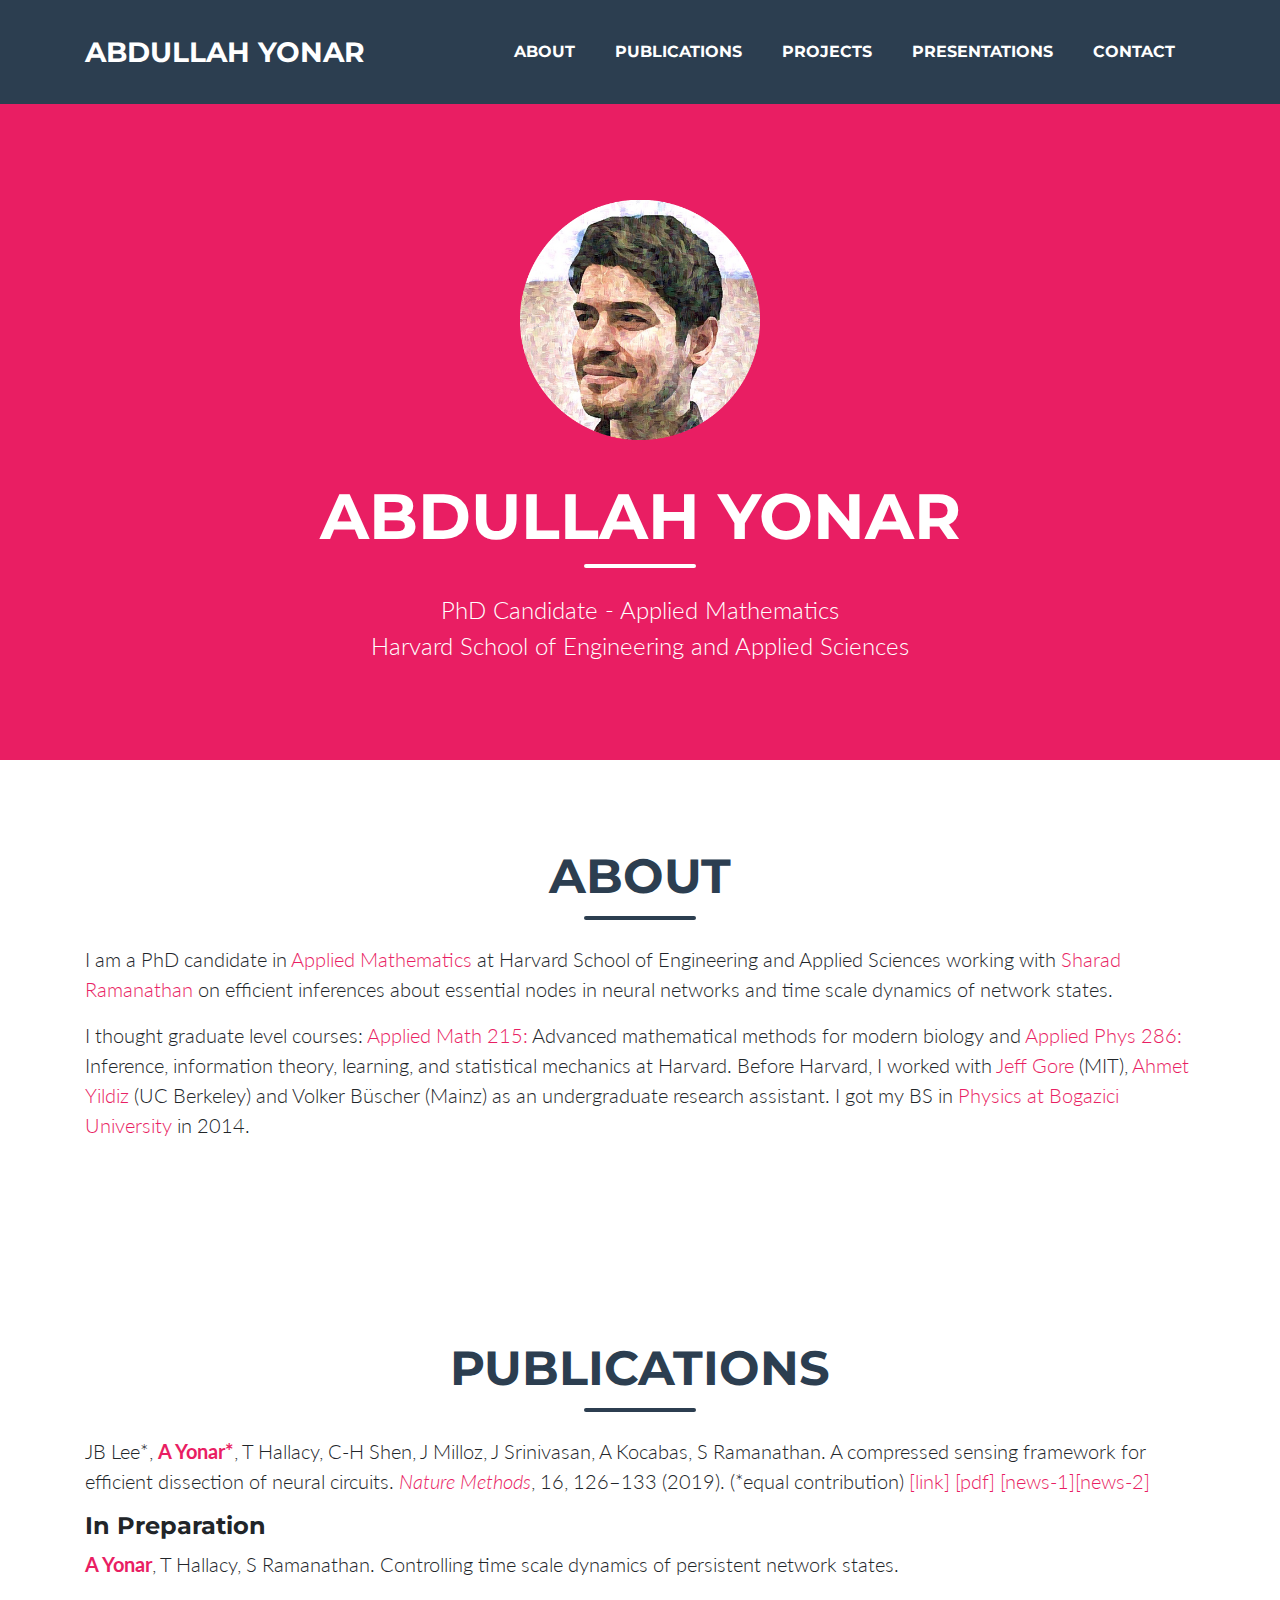
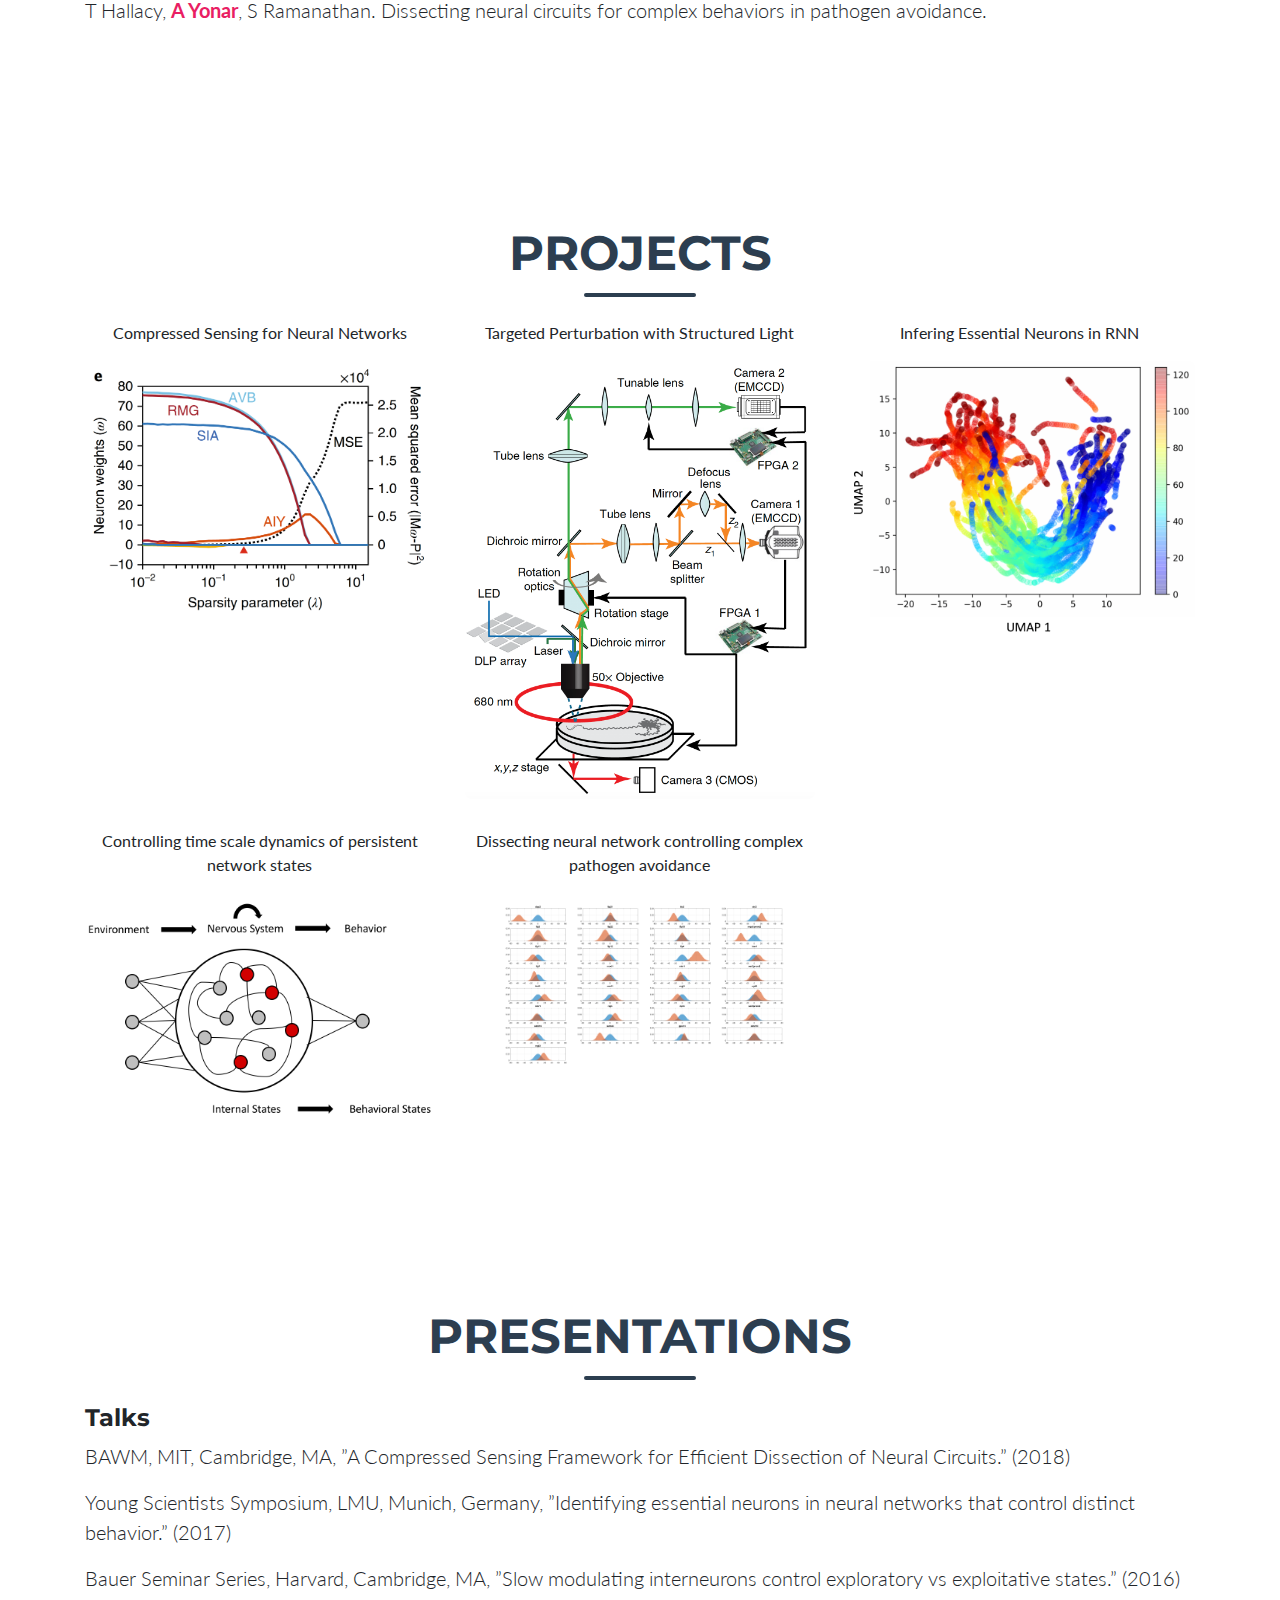
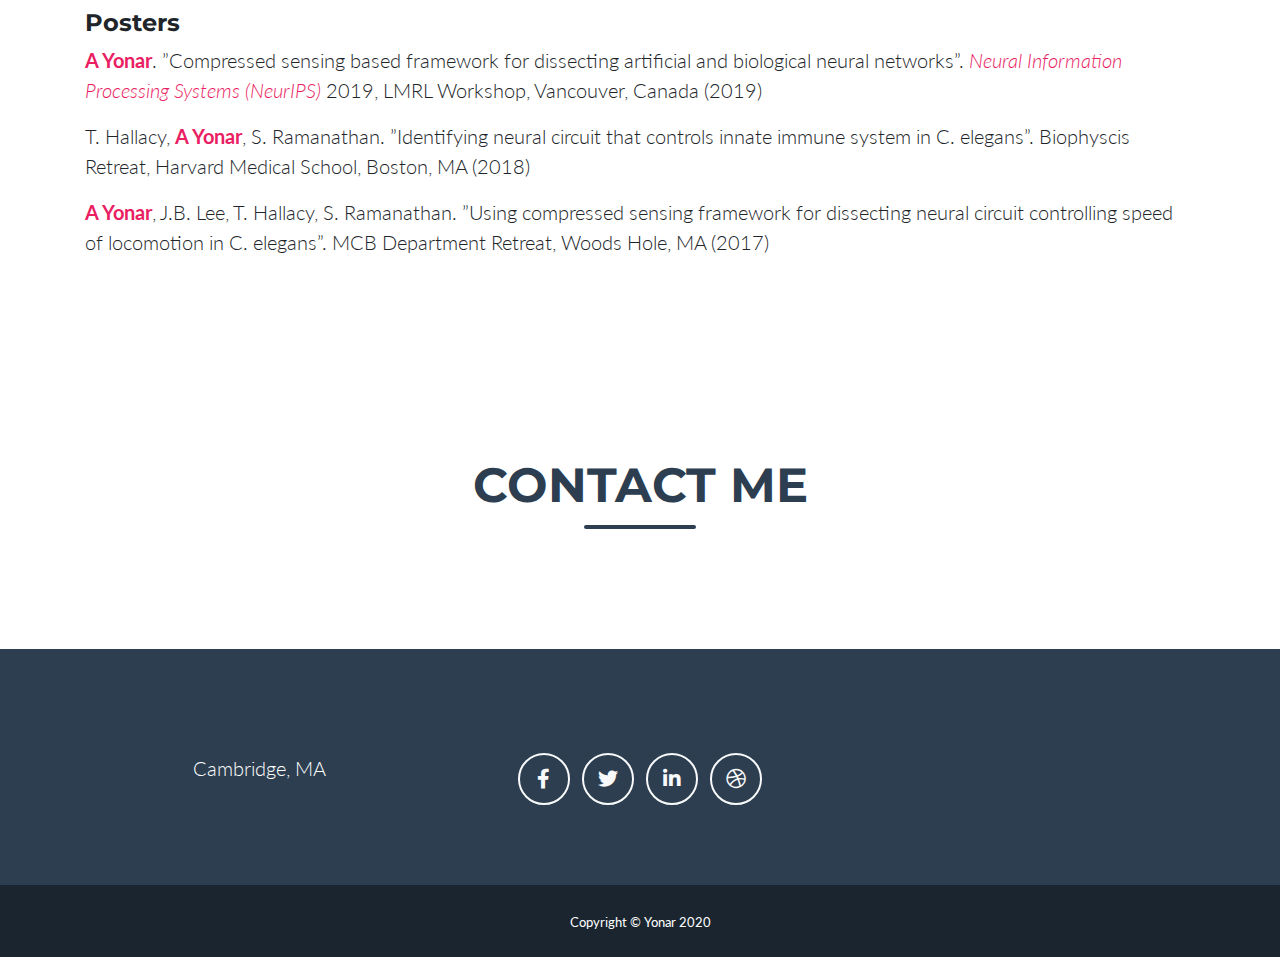
==== index.html @ c25e6eec "talks edited" ====
<!DOCTYPE html>
<html lang="en">

<head>

  <meta charset="utf-8">
  <meta name="viewport" content="width=device-width, initial-scale=1, shrink-to-fit=no">
  <meta name="description" content="">
  <meta name="author" content="">

  <title>Abdullah Yonar - Personal Page</title>

  <!-- Custom fonts for this theme -->
  <link href="vendor/fontawesome-free/css/all.min.css" rel="stylesheet" type="text/css">
  <link href="https://fonts.googleapis.com/css?family=Montserrat:400,700" rel="stylesheet" type="text/css">
  <link href="https://fonts.googleapis.com/css?family=Lato:400,700,400italic,700italic" rel="stylesheet" type="text/css">

  <!-- Theme CSS -->
  <link href="css/freelancer.css" rel="stylesheet"> <!-- EDITed css/freelancer.css it was css/freelancer.min.css -->

</head>

<body id="page-top">

  <!-- Navigation -->
  <nav class="navbar navbar-expand-lg bg-secondary text-uppercase fixed-top" id="mainNav">
    <div class="container">
      <a class="navbar-brand js-scroll-trigger" href="#page-top">ABDULLAH YONAR</a>
      <button class="navbar-toggler navbar-toggler-right text-uppercase font-weight-bold bg-primary text-white rounded" type="button" data-toggle="collapse" data-target="#navbarResponsive" aria-controls="navbarResponsive" aria-expanded="false" aria-label="Toggle navigation">
        Menu
        <i class="fas fa-bars"></i>
      </button>
      <div class="collapse navbar-collapse" id="navbarResponsive">
        <ul class="navbar-nav ml-auto">
          <li class="nav-item mx-0 mx-lg-1">
            <a class="nav-link py-3 px-0 px-lg-3 rounded js-scroll-trigger" href="#about">About</a>
          </li>
          <li class="nav-item mx-0 mx-lg-1">
            <a class="nav-link py-3 px-0 px-lg-3 rounded js-scroll-trigger" href="#publications">Publications</a>
          </li>
          <li class="nav-item mx-0 mx-lg-1">
            <a class="nav-link py-3 px-0 px-lg-3 rounded js-scroll-trigger" href="#portfolio">Projects</a>
          </li>
          <li class="nav-item mx-0 mx-lg-1">
            <a class="nav-link py-3 px-0 px-lg-3 rounded js-scroll-trigger" href="#presentations">Presentations</a>
          </li>
          <li class="nav-item mx-0 mx-lg-1">
            <a class="nav-link py-3 px-0 px-lg-3 rounded js-scroll-trigger" href="#contact">Contact</a>
          </li>
        </ul>
      </div>
    </div>
  </nav>

  <!-- Masthead -->
  <header class="masthead bg-primary text-white text-center">
    <div class="container d-flex align-items-center flex-column">

      <!-- Masthead Avatar Image -->
      <img class="masthead-avatar mb-5" src="img/self2.png" alt="">

      <!-- Masthead Heading -->
      <h1 class="masthead-heading text-uppercase mb-0">Abdullah Yonar</h1>

      <!-- Icon Divider -->
      <div class="divider-custom divider-light">
        <div class="divider-custom-line"></div>
        <!--<div class="divider-custom-icon">
          <i class="fas fa-star"></i>
        </div>-->
        <!--<div class="divider-custom-line"></div>-->
      </div>

      <!-- Masthead Subheading -->
      <p class="masthead-subheading font-weight-light mb-0">PhD Candidate - Applied Mathematics
        <br>Harvard School of Engineering and Applied Sciences</p>

    </div>
  </header>


  <!-- About Section -->
  <section class="page-section about" id="about">
    <div class="container">

      <!-- About Section Heading -->
      <h2 class="page-section-heading text-center text-uppercase text-secondary mb-0">About</h2>

      <!-- Icon Divider -->
      <div class="divider-custom">
        <div class="divider-custom-line"></div>
      </div>

      <!-- About Section Content -->

      <div class="row">
        <div class="col-lg-12">
          <p class="lead">I am a PhD candidate in <a href="https://www.seas.harvard.edu/applied-mathematics/graduate-program" target="_blank">Applied Mathematics</a> at Harvard School of Engineering and Applied Sciences working with <a href="https://ramanathanbiophysics.seas.harvard.edu/" target="_blank">Sharad Ramanathan</a> on efficient inferences about essential nodes in neural networks and time scale dynamics of network states. </p>
        </div>
      </div>
      <div class="row">
        <div class="col-lg-12">
          <p class="lead">
          I thought graduate level courses: <span class="course">Applied Math 215:</span> Advanced mathematical methods for modern biology and <span class="course">Applied Phys 286:</span> Inference, information theory, learning, and statistical mechanics at Harvard. Before Harvard, I worked with <a href="http://www.gorelab.org/" target="_blank">Jeff Gore</a> (MIT), <a href="https://www.yildizlab.org/" target="_blank">Ahmet Yildiz</a> (UC Berkeley) and Volker Büscher (Mainz) as an undergraduate research assistant. I got my BS in <a href="https://phys.boun.edu.tr/" target="_blank">Physics at Bogazici University</a> in 2014.
        </div>
      </div>

      <!--
      <div class="row">
        <div class="col-lg-4 ml-auto">
          <p class="lead"> Test</p>
        </div>
      </div>-->

      <!-- About Section Button -->
      <!--<div class="text-center mt-4">
        <a class="btn btn-xl btn-outline-light" href="https://startbootstrap.com/themes/freelancer/">
          <i class="fas fa-download mr-2"></i>
          Free Download!
        </a>
      </div>-->

    </div>
  </section>


  <!-- Publications Section -->
  <section class="page-section about" id="publications">
    <div class="container">

      <!-- About Section Heading -->
      <h2 class="page-section-heading text-center text-uppercase text-secondary mb-0">Publications</h2>

      <!-- Icon Divider -->
      <div class="divider-custom">
        <div class="divider-custom-line"></div>
      </div>

      <!-- Publication Section Content -->

      <div class="row">
        <div class="col-lg-12"> <!--col-lg-8 col-lg-offset-2-->
          <p class="lead">JB Lee*, <span class="author">A Yonar*</span>, T Hallacy, C-H Shen, J Milloz, J Srinivasan, A Kocabas, S Ramanathan. A compressed sensing framework for efficient dissection of neural circuits. <span class="journal">Nature Methods</span>, 16, 126–133 (2019). (*equal contribution) <a href="https://www.nature.com/articles/s41592-018-0233-6" target="_blank"><i class="fa fa-external-link"></i>[link]</a> <a href="http://ayonar.github.io/pdf/Yonar_Lee_Nature_Methods_2019.pdf" target="_blank"><i class="fa fa-file-pdf-o"></i>[pdf]</a> <a href="https://www.mcb.harvard.edu/research/finding-neuron-haystack-ramanathan-lab/" target="_blank"><i class="fa fa-external-link"></i>[news-1]</a><a href="https://quantbio.harvard.edu/news/finding-neuron-haystack-ramanathan-lab-develops-new-strategy" target="_blank"><i class="fa fa-external-link"></i>[news-2]</a>

          </p>

          <h4>In Preparation</h4>
          <p class="lead"><span class="author">A Yonar</span>, T Hallacy, S Ramanathan. Controlling time scale dynamics of persistent network states. </p>

          <p class="lead">T Hallacy, <span class="author">A Yonar</span>, S Ramanathan. Dissecting neural circuits for complex behaviors in pathogen avoidance.</p>

        </div>
      </div>


      <!-- Publication Section Button -->
      <!--<div class="text-center mt-4">
        <a class="btn btn-xl btn-outline-light" href="https://startbootstrap.com/themes/freelancer/">
          <i class="fas fa-download mr-2"></i>
          Free Download!
        </a>
      </div>-->

    </div>
  </section>


  <!-- Projects(Portfolio) Section -->
  <section class="page-section portfolio" id="portfolio">
    <div class="container">

      <!-- Portfolio Section Heading -->
      <h2 class="page-section-heading text-center text-uppercase text-secondary mb-0">Projects</h2>

      <!-- Icon Divider -->
      <div class="divider-custom">
        <div class="divider-custom-line"></div>
      </div>

      <!-- Portfolio Grid Items -->
      <div class="row">

        <!-- Portfolio Item 1 -->
        <div class="col-md-6 col-lg-4">
          <p style="text-align:center">Compressed Sensing for Neural Networks</p>
          <div class="portfolio-item mx-auto" data-toggle="modal" data-target="#portfolioModal1">
            <div class="portfolio-item-caption d-flex align-items-center justify-content-center h-100 w-100">
              <div class="portfolio-item-caption-content text-center text-white">
                <i class="fas fa-search-plus fa-4x"></i>
              </div>
            </div>
            <img class="img-fluid" src="img/projects/cs1.png" alt="">
          </div>
        </div>

        <!-- Portfolio Item 2 -->
        <div class="col-md-6 col-lg-4">
          <p style="text-align:center">Targeted Perturbation with Structured Light</p>
          <div class="portfolio-item mx-auto" data-toggle="modal" data-target="#portfolioModal2">
            <div class="portfolio-item-caption d-flex align-items-center justify-content-center h-100 w-100">
              <div class="portfolio-item-caption-content text-center text-white">
                <i class="fas fa-search-plus fa-4x"></i>
              </div>
            </div>
            <img class="img-fluid" src="img/projects/dmd.png" alt="">
          </div>
        </div>

        <!-- Portfolio Item 3 -->
        <div class="col-md-6 col-lg-4">
          <p style="text-align:center">Infering Essential Neurons in RNN</p>
          <div class="portfolio-item mx-auto" data-toggle="modal" data-target="#portfolioModal3">
            <div class="portfolio-item-caption d-flex align-items-center justify-content-center h-100 w-100">
              <div class="portfolio-item-caption-content text-center text-white">
                <i class="fas fa-search-plus fa-4x"></i>
              </div>
            </div>
            <img class="img-fluid" src="img/projects/rnn1.png" alt="">
          </div>
        </div>

        <!-- Portfolio Item 4 -->
        <div class="col-md-6 col-lg-4">
          <p style="text-align:center">Controlling time scale dynamics of persistent network states</p>
          <div class="portfolio-item mx-auto" data-toggle="modal" data-target="#portfolioModal4">
            <div class="portfolio-item-caption d-flex align-items-center justify-content-center h-100 w-100">
              <div class="portfolio-item-caption-content text-center text-white">
                <i class="fas fa-search-plus fa-4x"></i>
              </div>
            </div>
            <img class="img-fluid" src="img/projects/states1.png" alt="">
          </div>
        </div>

        <!-- Portfolio Item 5 -->
        <div class="col-md-6 col-lg-4">
          <p style="text-align:center">Dissecting neural network controlling complex pathogen avoidance</p>
          <div class="portfolio-item mx-auto" data-toggle="modal" data-target="#portfolioModal5">
            <div class="portfolio-item-caption d-flex align-items-center justify-content-center h-100 w-100">
              <div class="portfolio-item-caption-content text-center text-white">
                <i class="fas fa-search-plus fa-4x"></i>
              </div>
            </div>
            <img class="img-fluid" src="img/projects/pathogen1.png" alt="">
          </div>
        </div>

        <!-- Portfolio Item 6 -->
        <!--<div class="col-md-6 col-lg-4">
          <div class="portfolio-item mx-auto" data-toggle="modal" data-target="#portfolioModal6">
            <div class="portfolio-item-caption d-flex align-items-center justify-content-center h-100 w-100">
              <div class="portfolio-item-caption-content text-center text-white">
                <i class="fas fa-plus fa-3x"></i>
              </div>
            </div>
            <img class="img-fluid" src="img/projects/submarine.png" alt="">
          </div>
        </div>

      </div>-->
      <!-- /.row -->

    </div>
  </section>


  <!-- Talk Section -->
  <section class="page-section about" id="presentations">
    <div class="container">

      <!-- Talks Section Heading -->
      <h2 class="page-section-heading text-center text-uppercase text-secondary mb-0">Presentations</h2>

      <!-- Icon Divider -->
      <div class="divider-custom">
        <div class="divider-custom-line"></div>
      </div>

      <!-- Talks Section Content -->

      <div class="row">
        <div class="col-lg-12"> <!--col-lg-8 col-lg-offset-2-->
          <h4>Talks</h4>
          <p class="lead">BAWM, MIT, Cambridge, MA, ”A Compressed Sensing Framework for Efficient Dissection of Neural Circuits.” (2018)</p>

          <p class="lead">Young Scientists Symposium, LMU, Munich, Germany, ”Identifying essential neurons in neural networks that control distinct behavior.” (2017)</p>

          <p class="lead">Bauer Seminar Series, Harvard, Cambridge, MA, ”Slow modulating interneurons control exploratory vs exploitative states.” (2016)</p>


          <h4>Posters</h4>
          <p class="lead"><span class="author">A Yonar</span>. ”Compressed sensing based framework for dissecting artificial and biological neural networks”. <span class="journal">Neural Information Processing Systems (NeurIPS)</span> 2019, LMRL Workshop, Vancouver, Canada (2019)</p>

          <p class="lead">T. Hallacy, <span class="author">A Yonar</span>, S. Ramanathan. ”Identifying neural circuit that controls innate immune system in C. elegans”. Biophyscis Retreat, Harvard Medical School, Boston, MA (2018)</p>

          <p class="lead"><span class="author">A Yonar</span>, J.B. Lee, T. Hallacy, S. Ramanathan. ”Using compressed sensing framework for dissecting neural circuit controlling speed of locomotion in C. elegans”. MCB Department Retreat, Woods Hole, MA (2017)</p>

        </div>
      </div>


      <!-- Publication Section Button -->
      <!--<div class="text-center mt-4">
        <a class="btn btn-xl btn-outline-light" href="https://startbootstrap.com/themes/freelancer/">
          <i class="fas fa-download mr-2"></i>
          Free Download!
        </a>
      </div>-->

    </div>
  </section>


  <!-- Contact Section -->
  <section class="page-section" id="contact">
    <div class="container">

      <!-- Contact Section Heading -->
      <h2 class="page-section-heading text-center text-uppercase text-secondary mb-0">Contact Me</h2>

      <!-- Icon Divider -->
      <div class="divider-custom">
        <div class="divider-custom-line"></div>
      </div>
    </div>
  </section>

  <!-- Footer -->
  <footer class="footer text-center">
    <div class="container">
      <div class="row">

        <!-- Footer Location -->
        <div class="col-lg-4 mb-5 mb-lg-0">
          <h4 class="text-uppercase mb-4"></h4>
          <p class="lead mb-0">Cambridge, MA
            <br></p>
        </div>

        <!-- Footer Social Icons -->
        <div class="col-lg-4 mb-5 mb-lg-0">
          <h4 class="text-uppercase mb-4"></h4>
          <a class="btn btn-outline-light btn-social mx-1" href="#">
            <i class="fab fa-fw fa-facebook-f"></i>
          </a>
          <a class="btn btn-outline-light btn-social mx-1" href="#">
            <i class="fab fa-fw fa-twitter"></i>
          </a>
          <a class="btn btn-outline-light btn-social mx-1" href="#">
            <i class="fab fa-fw fa-linkedin-in"></i>
          </a>
          <a class="btn btn-outline-light btn-social mx-1" href="#">
            <i class="fab fa-fw fa-dribbble"></i>
          </a>
        </div>

        <!-- Footer About Text -->
        <!--<div class="col-lg-4">
          <h4 class="text-uppercase mb-4"></h4>
          <p class="lead mb-0">Freelance is a free to use, MIT licensed Bootstrap theme created by
            <a href="http://startbootstrap.com">Start Bootstrap</a>.</p>
        </div>-->

      </div>
    </div>
  </footer>

  <!-- Copyright Section -->
  <section class="copyright py-4 text-center text-white">
    <div class="container">
      <small>Copyright &copy; Yonar 2020</small>
    </div>
  </section>

  <!-- Scroll to Top Button (Only visible on small and extra-small screen sizes) -->
  <div class="scroll-to-top d-lg-none position-fixed ">
    <a class="js-scroll-trigger d-block text-center text-white rounded" href="#page-top">
      <i class="fa fa-chevron-up"></i>
    </a>
  </div>

  <!-- Portfolio Modals -->

  <!-- Portfolio Modal 1 -->
  <div class="portfolio-modal modal fade" id="portfolioModal1" tabindex="-1" role="dialog" aria-labelledby="portfolioModal1Label" aria-hidden="true">
    <div class="modal-dialog modal-xl" role="document">
      <div class="modal-content">
        <button type="button" class="close" data-dismiss="modal" aria-label="Close">
          <span aria-hidden="true">
            <i class="fas fa-times"></i>
          </span>
        </button>
        <div class="modal-body text-center">
          <div class="container">
            <div class="row justify-content-center">
              <div class="col-lg-8">
                <!-- Portfolio Modal - Title -->
                <h2 class="portfolio-modal-title text-secondary text-uppercase mb-0">Identify Key Nodes in Neural Networks</h2>
                <!-- Icon Divider -->
                <div class="divider-custom">
                  <div class="divider-custom-line"></div>
                </div>
                <!-- Portfolio Modal - Image -->
                <img class="img-fluid rounded mb-5" src="img/projects/cs1.png" alt="">
                <!-- Portfolio Modal - Text -->
                <p class="mb-5">A fundamental question in neuroscience is how neural networks generate behavior. The lack of genetic tools and unique promoters to functionally manipulate specific neuronal subtypes makes it challenging to determine the roles of individual subtypes in behavior. We describe a compressed sensing-based framework in combination with non-specific genetic tools to infer candidate neurons controlling behaviors with fewer measurements than previously thought possible. We tested this framework by inferring interneuron subtypes regulating the speed of locomotion of the nematode Caenorhabditis elegans. We developed a realtime stabilization microscope for accurate long-term, high-magnification imaging and targeted perturbation of neural activity in freely moving animals to validate our inferences. We show that a circuit of three interconnected interneuron subtypes, RMG, AVB and SIA control different aspects of locomotion speed as the animal navigates its environment. Our work suggests that compressed sensing approaches can be used to identify key nodes in complex biological networks.</p>
                <button class="btn btn-primary" href="#" data-dismiss="modal">
                  <i class="fas fa-times fa-fw"></i>
                  Close Window
                </button>
              </div>
            </div>
          </div>
        </div>
      </div>
    </div>
  </div>

  <!-- Portfolio Modal 2 -->
  <div class="portfolio-modal modal fade" id="portfolioModal2" tabindex="-1" role="dialog" aria-labelledby="portfolioModal2Label" aria-hidden="true">
    <div class="modal-dialog modal-xl" role="document">
      <div class="modal-content">
        <button type="button" class="close" data-dismiss="modal" aria-label="Close">
          <span aria-hidden="true">
            <i class="fas fa-times"></i>
          </span>
        </button>
        <div class="modal-body text-center">
          <div class="container">
            <div class="row justify-content-center">
              <div class="col-lg-8">
                <!-- Portfolio Modal - Title -->
                <h2 class="portfolio-modal-title text-secondary text-uppercase mb-0">Targeted Perturbation of Neurons with Structured Light</h2>
                <!-- Icon Divider -->
                <div class="divider-custom">
                  <div class="divider-custom-line"></div>
                </div>
                <!-- Portfolio Modal - Image -->
                <img class="img-fluid rounded mb-5" src="img/projects/dmd.png" alt="">
                <!-- Portfolio Modal - Text -->
                <p class="mb-5">Using a DLP projector, we target light on a specific individual neuron in a freely moving animal in which multiple neurons expressed light sensitive proteins, allowing for specific manipulation of neural activity.</p>
                <button class="btn btn-primary" href="#" data-dismiss="modal">
                  <i class="fas fa-times fa-fw"></i>
                  Close Window
                </button>
              </div>
            </div>
          </div>
        </div>
      </div>
    </div>
  </div>

  <!-- Portfolio Modal 3 -->
  <div class="portfolio-modal modal fade" id="portfolioModal3" tabindex="-1" role="dialog" aria-labelledby="portfolioModal3Label" aria-hidden="true">
    <div class="modal-dialog modal-xl" role="document">
      <div class="modal-content">
        <button type="button" class="close" data-dismiss="modal" aria-label="Close">
          <span aria-hidden="true">
            <i class="fas fa-times"></i>
          </span>
        </button>
        <div class="modal-body text-center">
          <div class="container">
            <div class="row justify-content-center">
              <div class="col-lg-8">
                <!-- Portfolio Modal - Title -->
                <h2 class="portfolio-modal-title text-secondary text-uppercase mb-0">Infering Essential Neurons in RNN</h2>
                <!-- Icon Divider -->
                <div class="divider-custom">
                  <div class="divider-custom-line"></div>
                </div>
                <!-- Portfolio Modal - Image -->
                <img class="img-fluid rounded mb-5" src="img/projects/rnn1.png" alt="">
                <!-- Portfolio Modal - Text -->
                <p class="mb-5">We showed feasibiliy of infering essential neurons in nonlinear RNN trained to perform multiple cognitive neuroscience task from Yang et. al. 2019, using compressed sensing based approach (Yonar and Lee et al 2019)</p>
                <button class="btn btn-primary" href="#" data-dismiss="modal">
                  <i class="fas fa-times fa-fw"></i>
                  Close Window
                </button>
              </div>
            </div>
          </div>
        </div>
      </div>
    </div>
  </div>

  <!-- Portfolio Modal 4 -->
  <div class="portfolio-modal modal fade" id="portfolioModal4" tabindex="-1" role="dialog" aria-labelledby="portfolioModal4Label" aria-hidden="true">
    <div class="modal-dialog modal-xl" role="document">
      <div class="modal-content">
        <button type="button" class="close" data-dismiss="modal" aria-label="Close">
          <span aria-hidden="true">
            <i class="fas fa-times"></i>
          </span>
        </button>
        <div class="modal-body text-center">
          <div class="container">
            <div class="row justify-content-center">
              <div class="col-lg-8">
                <!-- Portfolio Modal - Title -->
                <h2 class="portfolio-modal-title text-secondary text-uppercase mb-0">Controlling time scale dynamics of persistent network states</h2>
                <!-- Icon Divider -->
                <div class="divider-custom">
                  <div class="divider-custom-line"></div>
                </div>
                <!-- Portfolio Modal - Image -->
                <img class="img-fluid rounded mb-5" src="img/projects/states1.png" alt="">
                <!-- Portfolio Modal - Text -->
                <p class="mb-5">A neural network process information from environment depending on its internal states. These internal states can last from minutes to hours. Using optogenetics and calcium imaging, we found a way to control time scale dynamics of an internal state.</p>
                <button class="btn btn-primary" href="#" data-dismiss="modal">
                  <i class="fas fa-times fa-fw"></i>
                  Close Window
                </button>
              </div>
            </div>
          </div>
        </div>
      </div>
    </div>
  </div>

  <!-- Portfolio Modal 5 -->
  <div class="portfolio-modal modal fade" id="portfolioModal5" tabindex="-1" role="dialog" aria-labelledby="portfolioModal5Label" aria-hidden="true">
    <div class="modal-dialog modal-xl" role="document">
      <div class="modal-content">
        <button type="button" class="close" data-dismiss="modal" aria-label="Close">
          <span aria-hidden="true">
            <i class="fas fa-times"></i>
          </span>
        </button>
        <div class="modal-body text-center">
          <div class="container">
            <div class="row justify-content-center">
              <div class="col-lg-8">
                <!-- Portfolio Modal - Title -->
                <h2 class="portfolio-modal-title text-secondary text-uppercase mb-0">Dissecting neural network controlling complex pathogen avoidance</h2>
                <!-- Icon Divider -->
                <div class="divider-custom">
                  <div class="divider-custom-line"></div>
                </div>
                <!-- Portfolio Modal - Image -->
                <img class="img-fluid rounded mb-5" src="img/projects/pathogen1.png" alt="">
                <!-- Portfolio Modal - Text -->
                <p class="mb-5">Previously we showed that a compressed sensing based approach can efficiently infer key neuron types that control spontanuous behavior. In this project, we aim to identify circuits that control a complex long-lasting behavior: pathogen avoidance</p>
                <button class="btn btn-primary" href="#" data-dismiss="modal">
                  <i class="fas fa-times fa-fw"></i>
                  Close Window
                </button>
              </div>
            </div>
          </div>
        </div>
      </div>
    </div>
  </div>

  <!-- Portfolio Modal 6 -->
  <div class="portfolio-modal modal fade" id="portfolioModal6" tabindex="-1" role="dialog" aria-labelledby="portfolioModal6Label" aria-hidden="true">
    <div class="modal-dialog modal-xl" role="document">
      <div class="modal-content">
        <button type="button" class="close" data-dismiss="modal" aria-label="Close">
          <span aria-hidden="true">
            <i class="fas fa-times"></i>
          </span>
        </button>
        <div class="modal-body text-center">
          <div class="container">
            <div class="row justify-content-center">
              <div class="col-lg-8">
                <!-- Portfolio Modal - Title -->
                <h2 class="portfolio-modal-title text-secondary text-uppercase mb-0">Submarine</h2>
                <!-- Icon Divider -->
                <div class="divider-custom">
                  <div class="divider-custom-line"></div>
                </div>
                <!-- Portfolio Modal - Image -->
                <img class="img-fluid rounded mb-5" src="img/projects/submarine.png" alt="">
                <!-- Portfolio Modal - Text -->
                <p class="mb-5">Lorem ipsum dolor sit amet, consectetur adipisicing elit. Mollitia neque assumenda ipsam nihil, molestias magnam, recusandae quos quis inventore quisquam velit asperiores, vitae? Reprehenderit soluta, eos quod consequuntur itaque. Nam.</p>
                <button class="btn btn-primary" href="#" data-dismiss="modal">
                  <i class="fas fa-times fa-fw"></i>
                  Close Window
                </button>
              </div>
            </div>
          </div>
        </div>
      </div>
    </div>
  </div>

  <!-- Bootstrap core JavaScript -->
  <script src="vendor/jquery/jquery.min.js"></script>
  <script src="vendor/bootstrap/js/bootstrap.bundle.min.js"></script>

  <!-- Plugin JavaScript -->
  <script src="vendor/jquery-easing/jquery.easing.min.js"></script>

  <!-- Contact Form JavaScript -->
  <script src="js/jqBootstrapValidation.js"></script>
  <script src="js/contact_me.js"></script>

  <!-- Custom scripts for this template -->
  <script src="js/freelancer.min.js"></script>

</body>

</html>
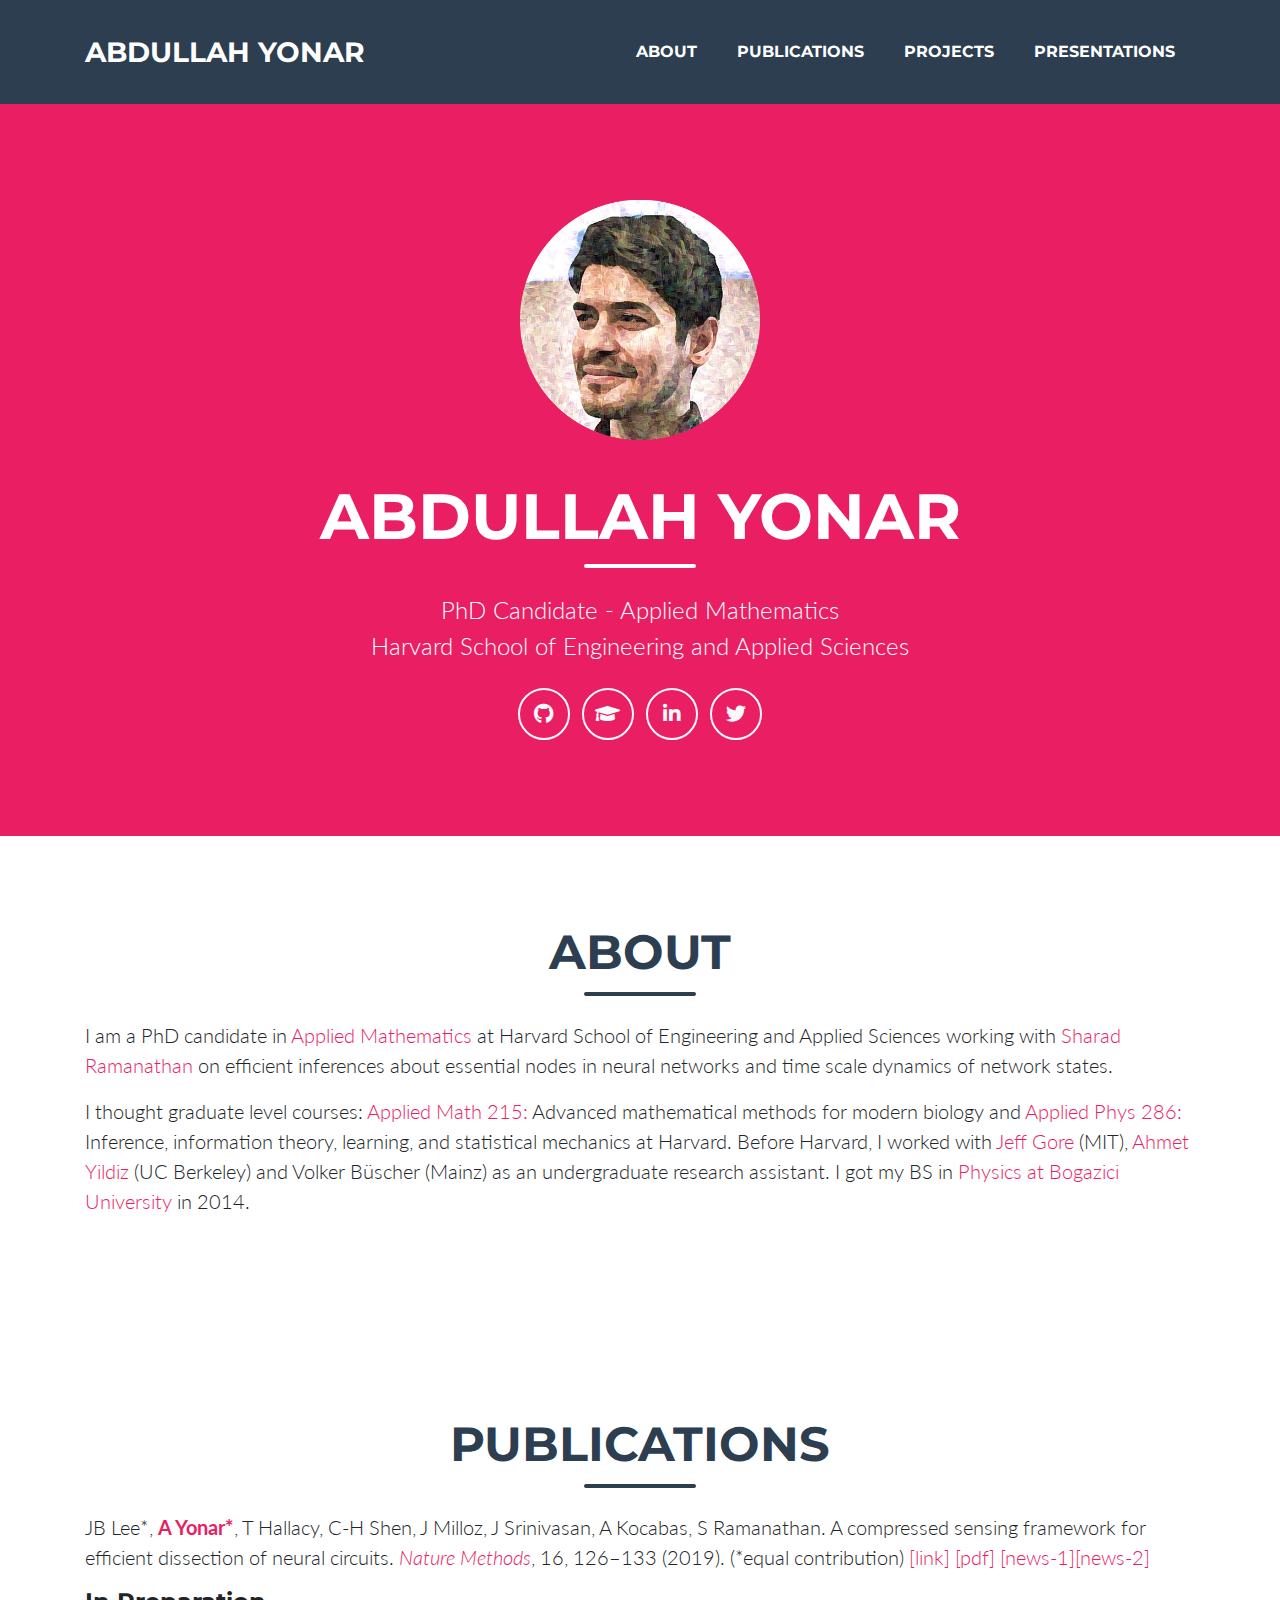
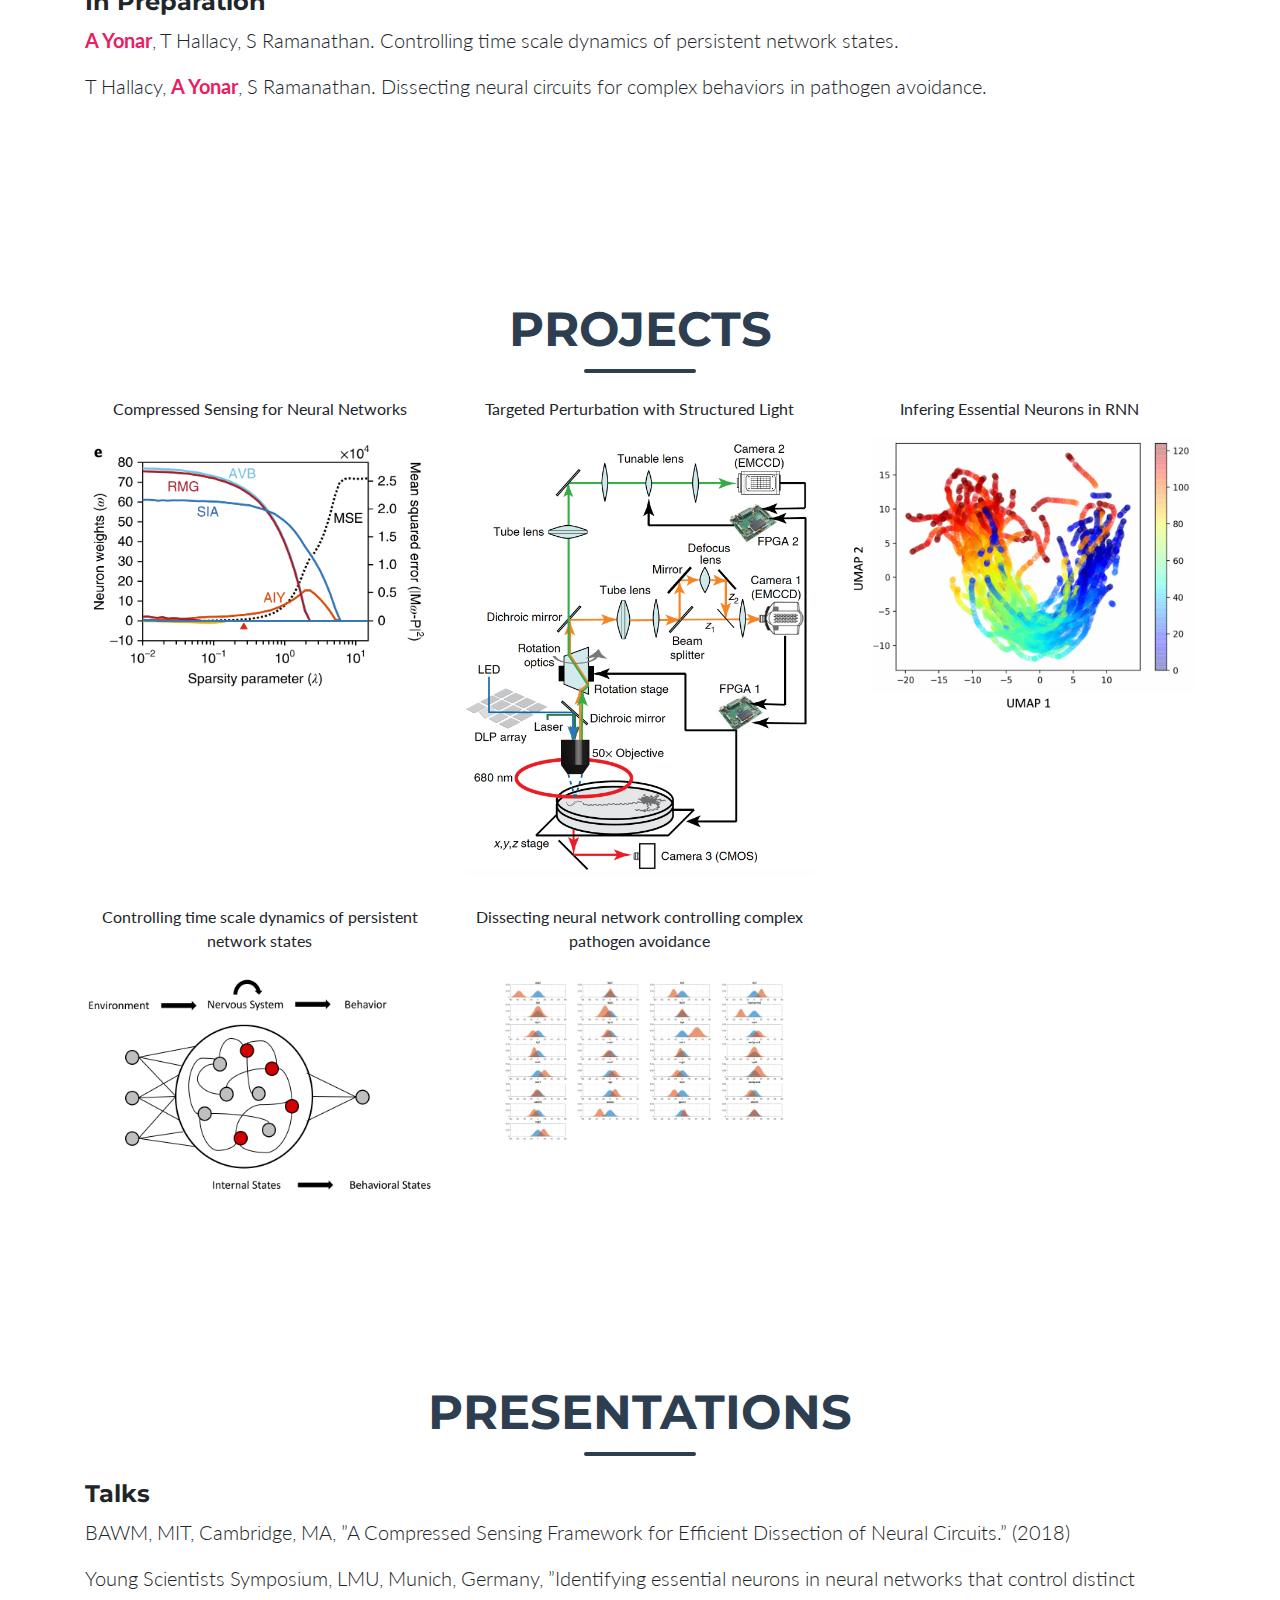
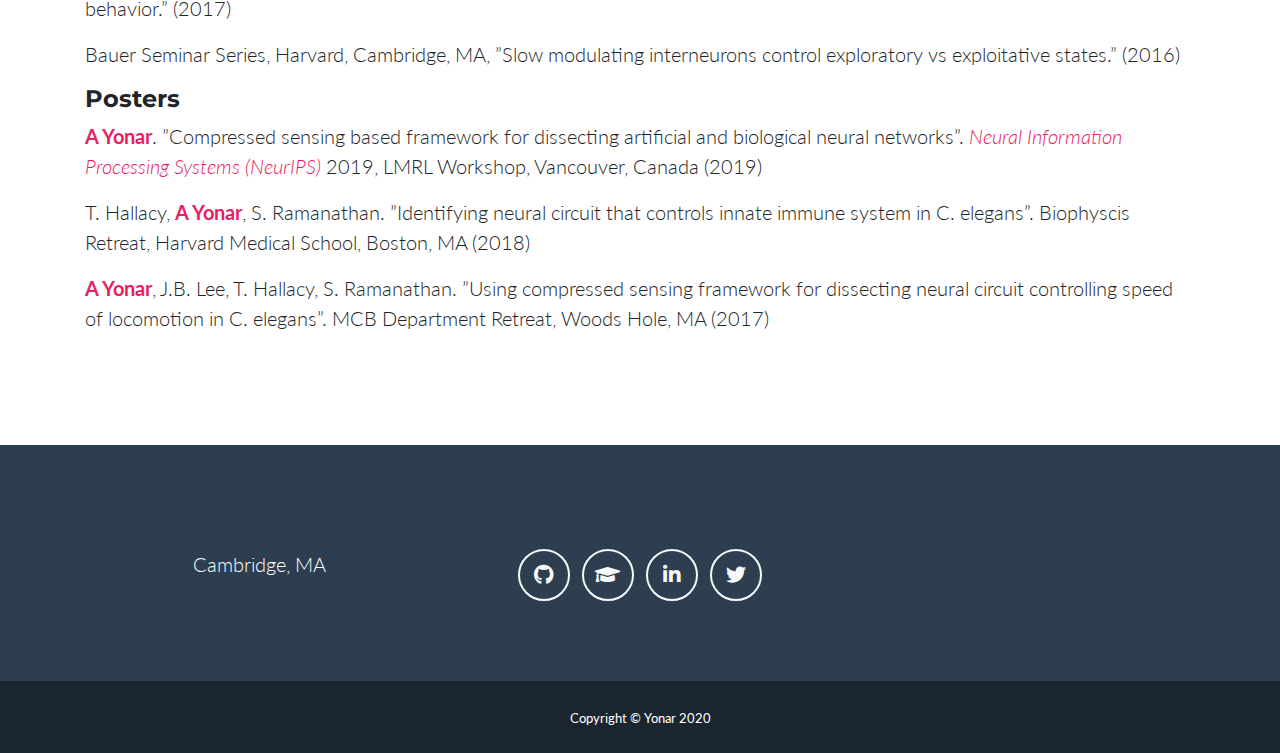
==== commit a8cb1242: "contacts  edited" ====
--- a/index.html
+++ b/index.html
@@ -44,9 +44,6 @@
           <li class="nav-item mx-0 mx-lg-1">
             <a class="nav-link py-3 px-0 px-lg-3 rounded js-scroll-trigger" href="#presentations">Presentations</a>
           </li>
-          <li class="nav-item mx-0 mx-lg-1">
-            <a class="nav-link py-3 px-0 px-lg-3 rounded js-scroll-trigger" href="#contact">Contact</a>
-          </li>
         </ul>
       </div>
     </div>
@@ -75,6 +72,22 @@
       <p class="masthead-subheading font-weight-light mb-0">PhD Candidate - Applied Mathematics
         <br>Harvard School of Engineering and Applied Sciences</p>
 
+      <div class="col-lg-4 mb-5 mb-lg-0 text-center">
+          <h4 class="text-uppercase mb-4"></h4>
+          <a class="btn btn-outline-light btn-social mx-1" href="https://github.com/ayonar">
+            <i class="fab fa-fw fa-github"></i>
+          </a>
+          <a class="btn btn-outline-light btn-social mx-1" href="https://scholar.google.com/citations?user=D37khJ8AAAAJ">
+            <i class="fab fa-fw fa fa-graduation-cap"></i>
+          </a>
+          <a class="btn btn-outline-light btn-social mx-1" href="https://www.linkedin.com/in/abdullah-yonar-096b014b/">
+            <i class="fab fa-fw fa-linkedin-in"></i>
+          </a>
+          <a class="btn btn-outline-light btn-social mx-1" href="https://twitter.com/ynr21">
+            <i class="fab fa-fw fa-twitter"></i>
+          </a>
+      </div>
+
     </div>
   </header>
 
@@ -281,6 +294,7 @@
       <div class="row">
         <div class="col-lg-12"> <!--col-lg-8 col-lg-offset-2-->
           <h4>Talks</h4>
+
           <p class="lead">BAWM, MIT, Cambridge, MA, ”A Compressed Sensing Framework for Efficient Dissection of Neural Circuits.” (2018)</p>
 
           <p class="lead">Young Scientists Symposium, LMU, Munich, Germany, ”Identifying essential neurons in neural networks that control distinct behavior.” (2017)</p>
@@ -311,48 +325,34 @@
   </section>
 
 
-  <!-- Contact Section -->
-  <section class="page-section" id="contact">
-    <div class="container">
-
-      <!-- Contact Section Heading -->
-      <h2 class="page-section-heading text-center text-uppercase text-secondary mb-0">Contact Me</h2>
-
-      <!-- Icon Divider -->
-      <div class="divider-custom">
-        <div class="divider-custom-line"></div>
-      </div>
-    </div>
-  </section>
-
   <!-- Footer -->
   <footer class="footer text-center">
     <div class="container">
       <div class="row">
 
         <!-- Footer Location -->
-        <div class="col-lg-4 mb-5 mb-lg-0">
+        <div class="col-lg-4 mb-5 mb-lg-2">
           <h4 class="text-uppercase mb-4"></h4>
           <p class="lead mb-0">Cambridge, MA
             <br></p>
         </div>
 
         <!-- Footer Social Icons -->
-        <div class="col-lg-4 mb-5 mb-lg-0">
+        <div class="col-lg-4 mb-5 mb-lg-0 text-center">
           <h4 class="text-uppercase mb-4"></h4>
-          <a class="btn btn-outline-light btn-social mx-1" href="#">
-            <i class="fab fa-fw fa-facebook-f"></i>
-          </a>
-          <a class="btn btn-outline-light btn-social mx-1" href="#">
+          <a class="btn btn-outline-light btn-social mx-1" href="https://github.com/ayonar">
+            <i class="fab fa-fw fa-github"></i>
+          </a>
+          <a class="btn btn-outline-light btn-social mx-1" href="https://scholar.google.com/citations?user=D37khJ8AAAAJ">
+            <i class="fab fa-fw fa fa-graduation-cap"></i>
+          </a>
+          <a class="btn btn-outline-light btn-social mx-1" href="https://www.linkedin.com/in/abdullah-yonar-096b014b/">
+            <i class="fab fa-fw fa-linkedin-in"></i>
+          </a>
+          <a class="btn btn-outline-light btn-social mx-1" href="https://twitter.com/ynr21">
             <i class="fab fa-fw fa-twitter"></i>
           </a>
-          <a class="btn btn-outline-light btn-social mx-1" href="#">
-            <i class="fab fa-fw fa-linkedin-in"></i>
-          </a>
-          <a class="btn btn-outline-light btn-social mx-1" href="#">
-            <i class="fab fa-fw fa-dribbble"></i>
-          </a>
-        </div>
+      </div>
 
         <!-- Footer About Text -->
         <!--<div class="col-lg-4">
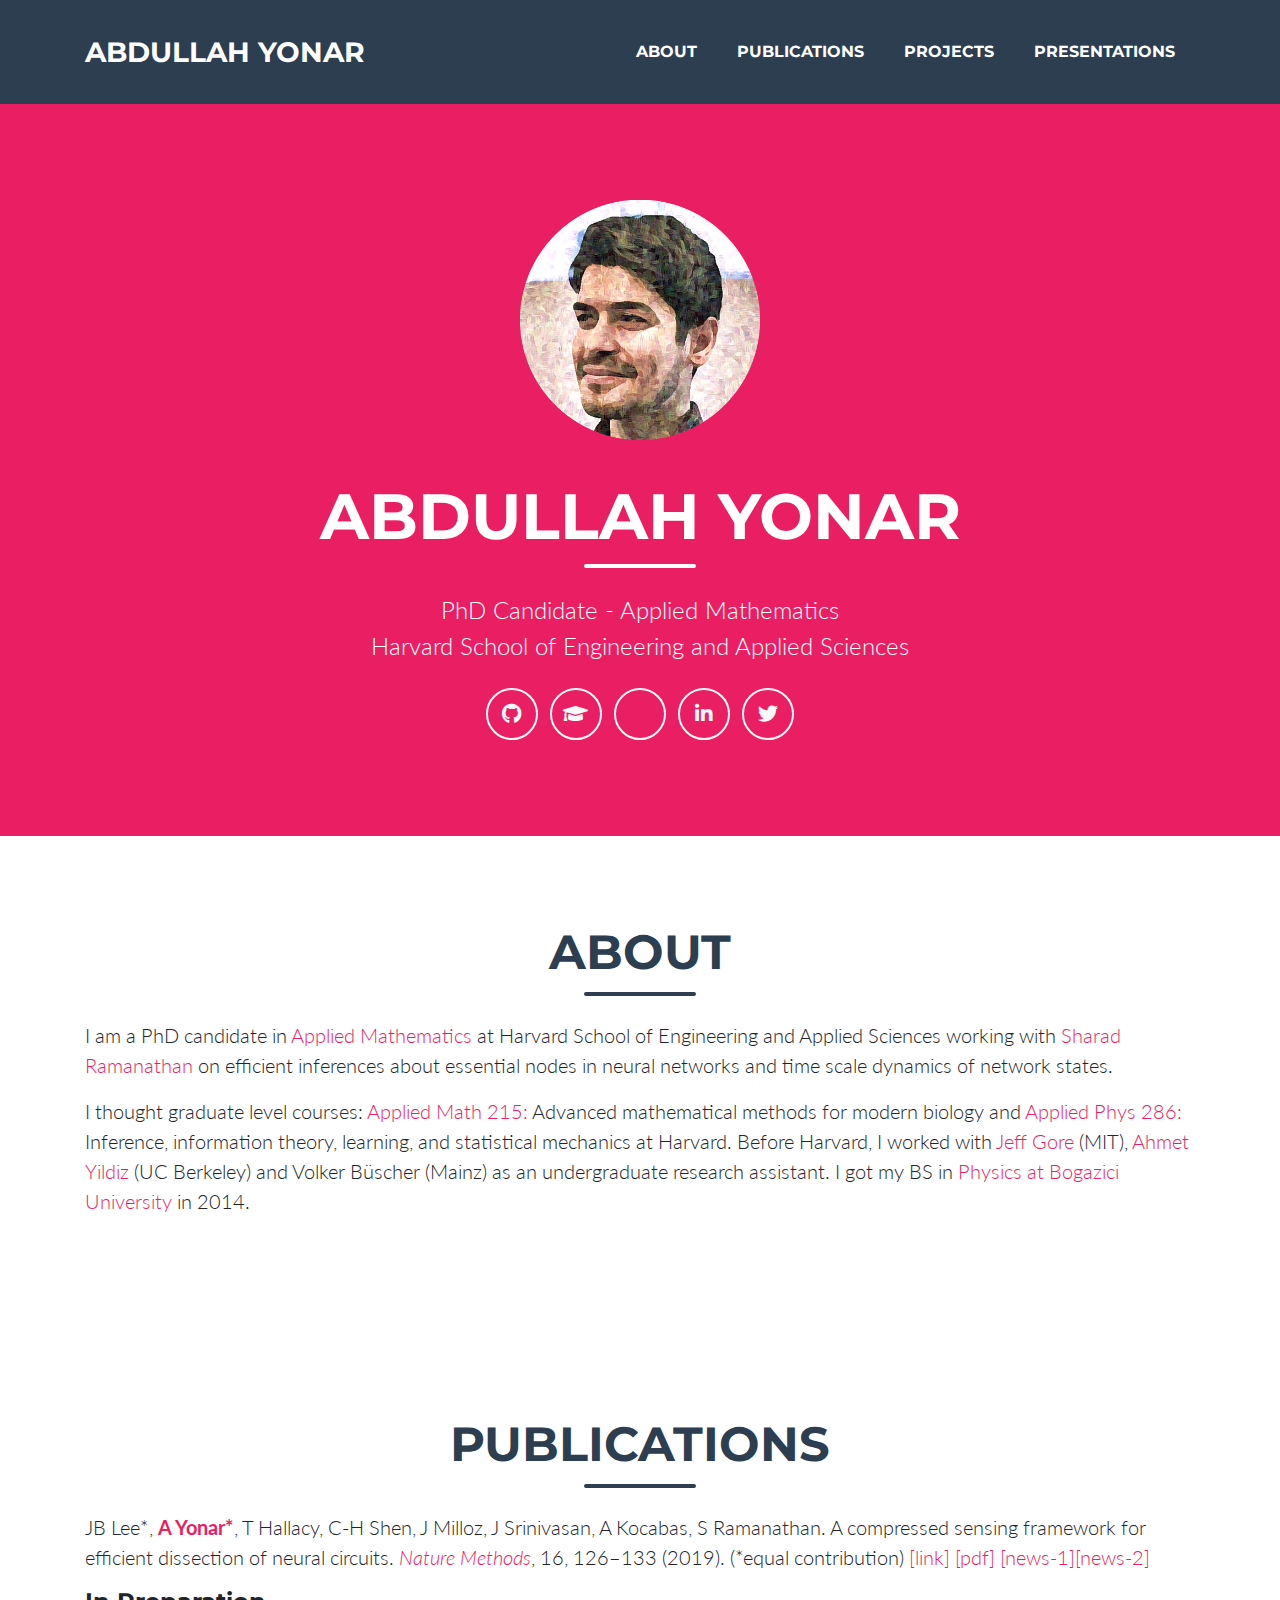
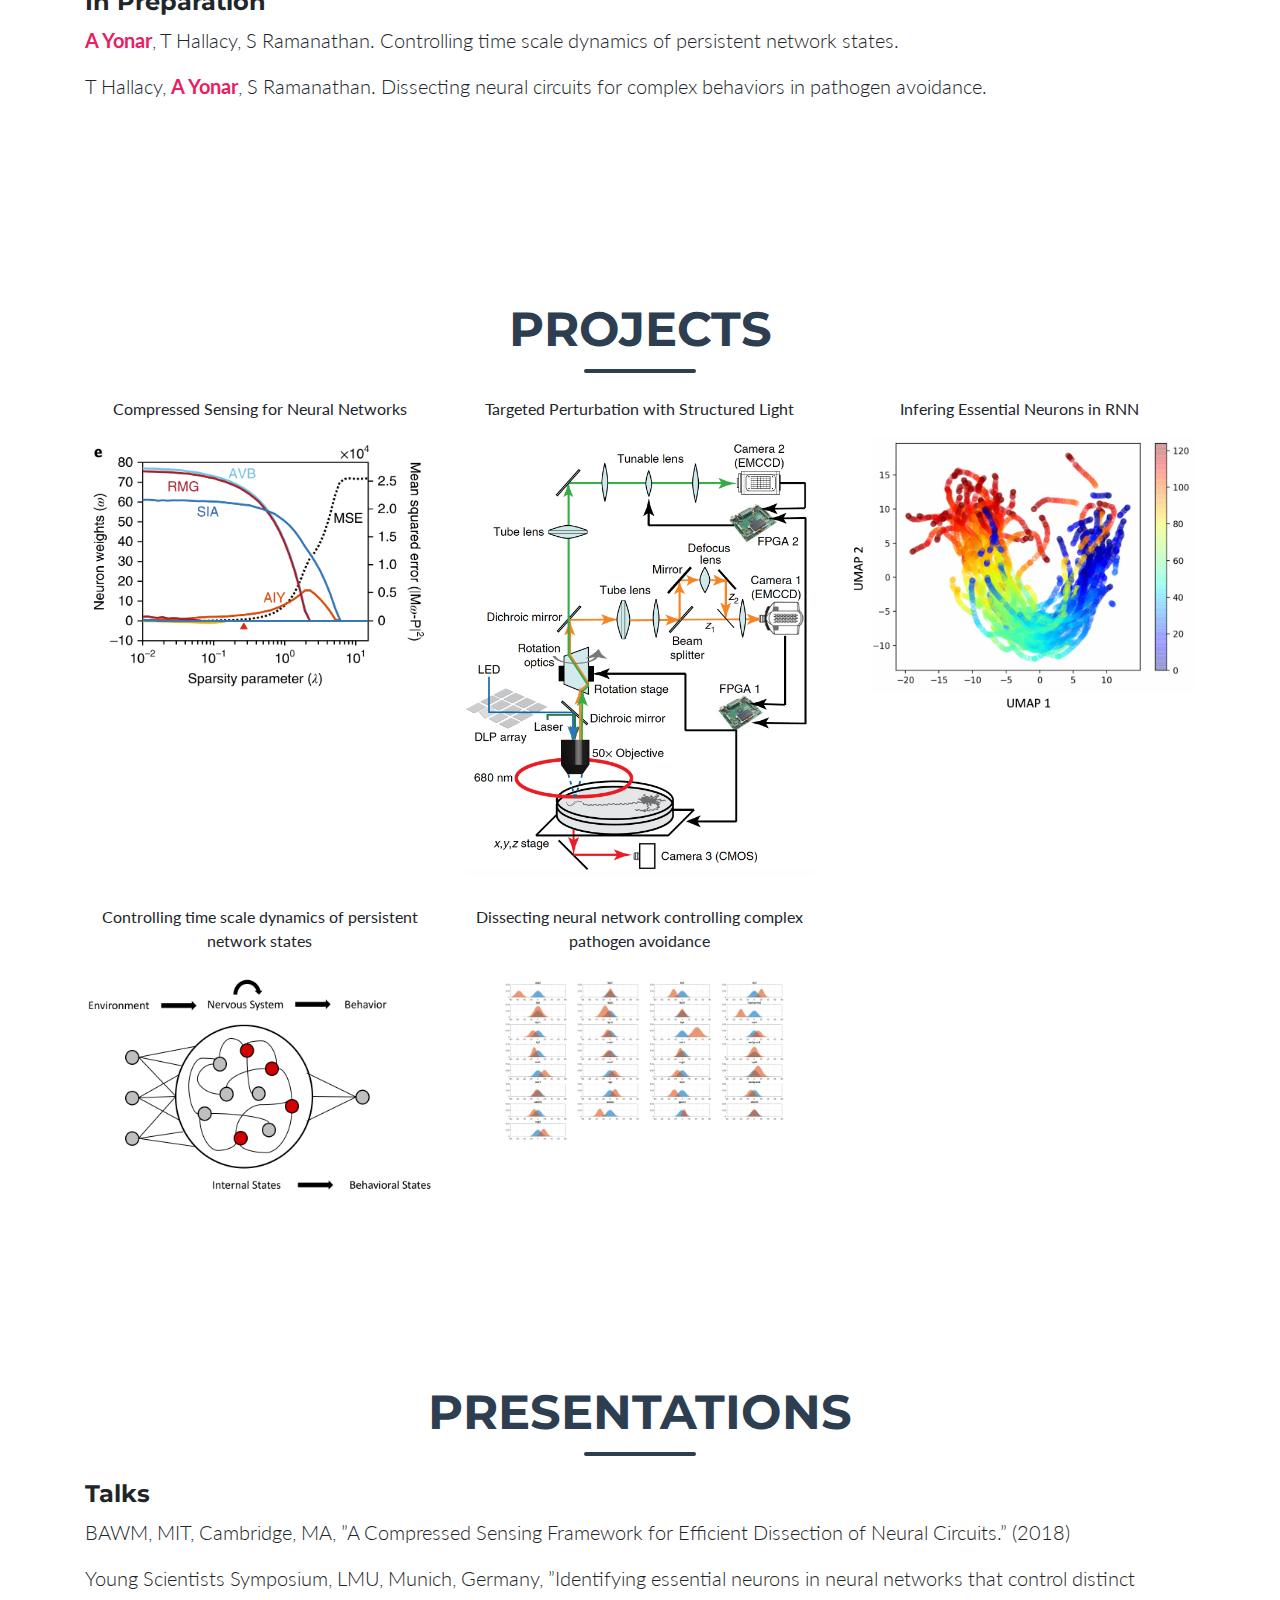
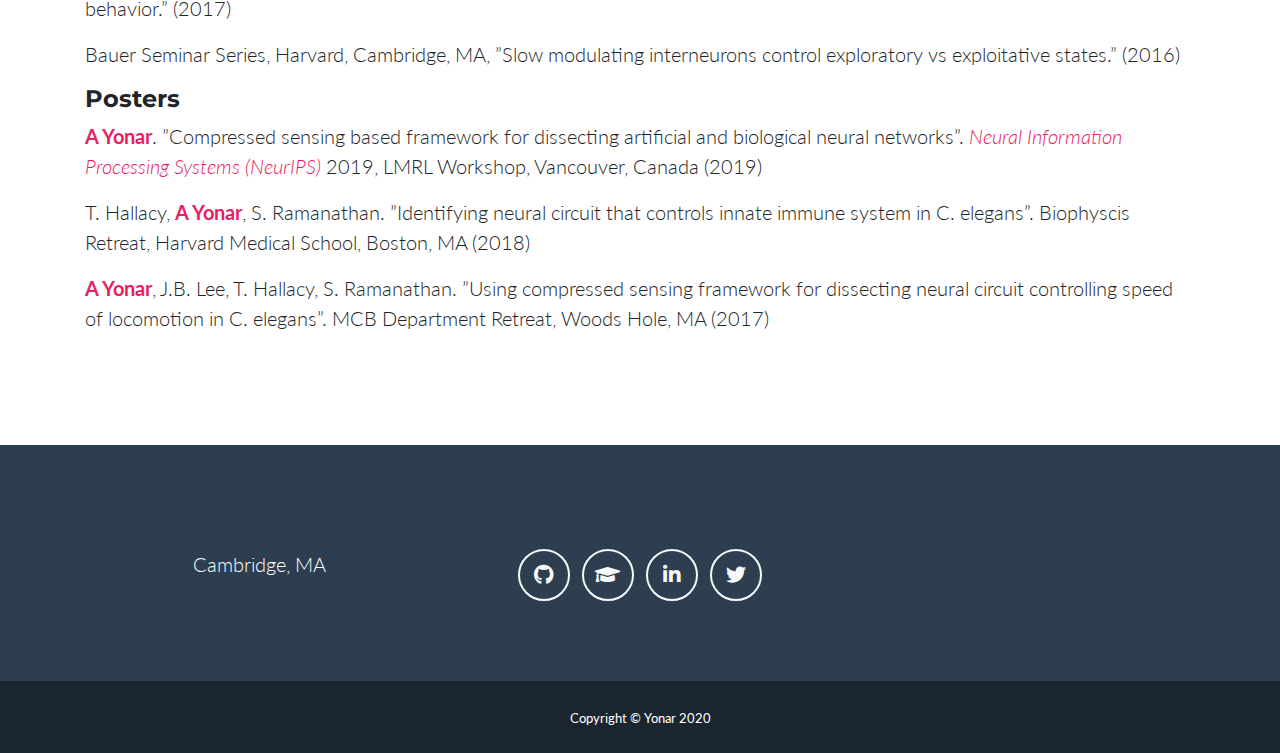
==== commit a5ec8029: "cv" ====
--- a/index.html
+++ b/index.html
@@ -79,6 +79,9 @@
           </a>
           <a class="btn btn-outline-light btn-social mx-1" href="https://scholar.google.com/citations?user=D37khJ8AAAAJ">
             <i class="fab fa-fw fa fa-graduation-cap"></i>
+          </a>
+          <a class="btn btn-outline-light btn-social mx-1" href="http://ayonar.github.io/pdf/AYonar_CV.pdf">
+            <i class="fab fa-fw fa fa-file-text-o"></i>
           </a>
           <a class="btn btn-outline-light btn-social mx-1" href="https://www.linkedin.com/in/abdullah-yonar-096b014b/">
             <i class="fab fa-fw fa-linkedin-in"></i>
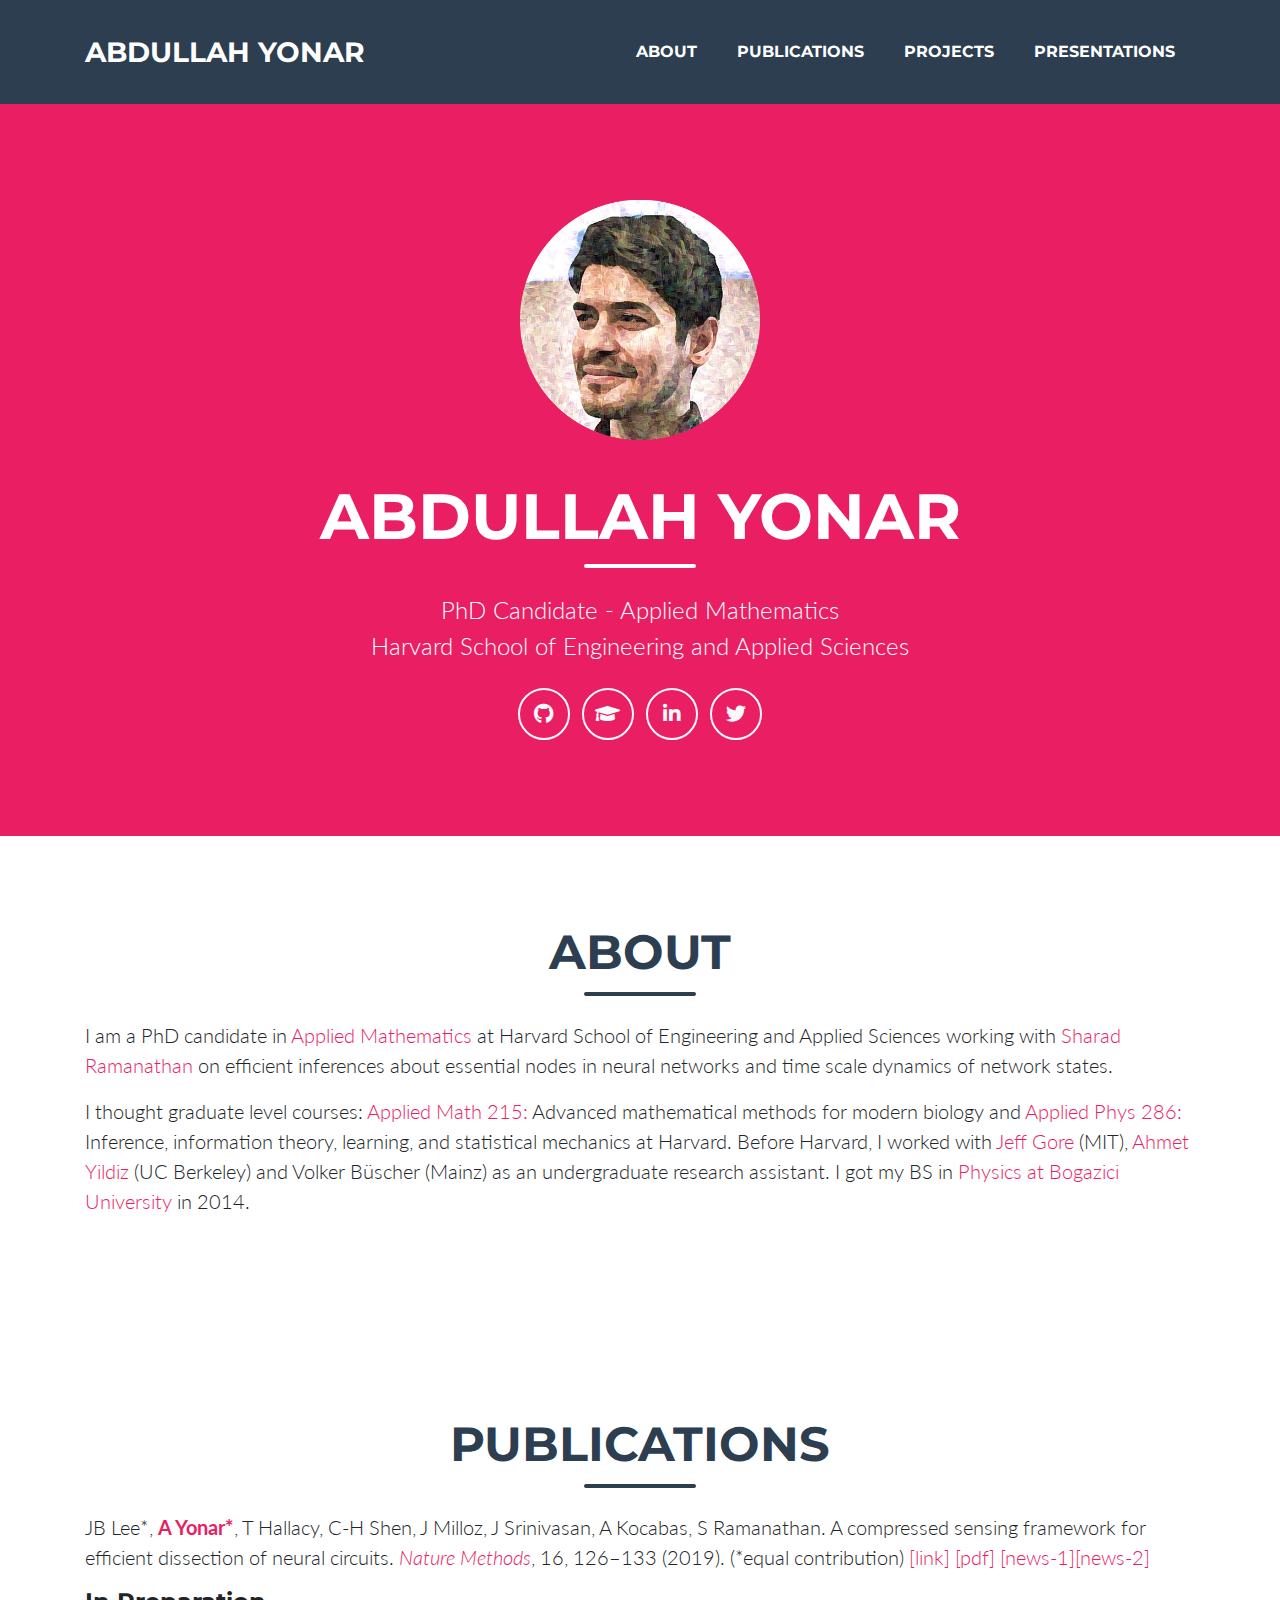
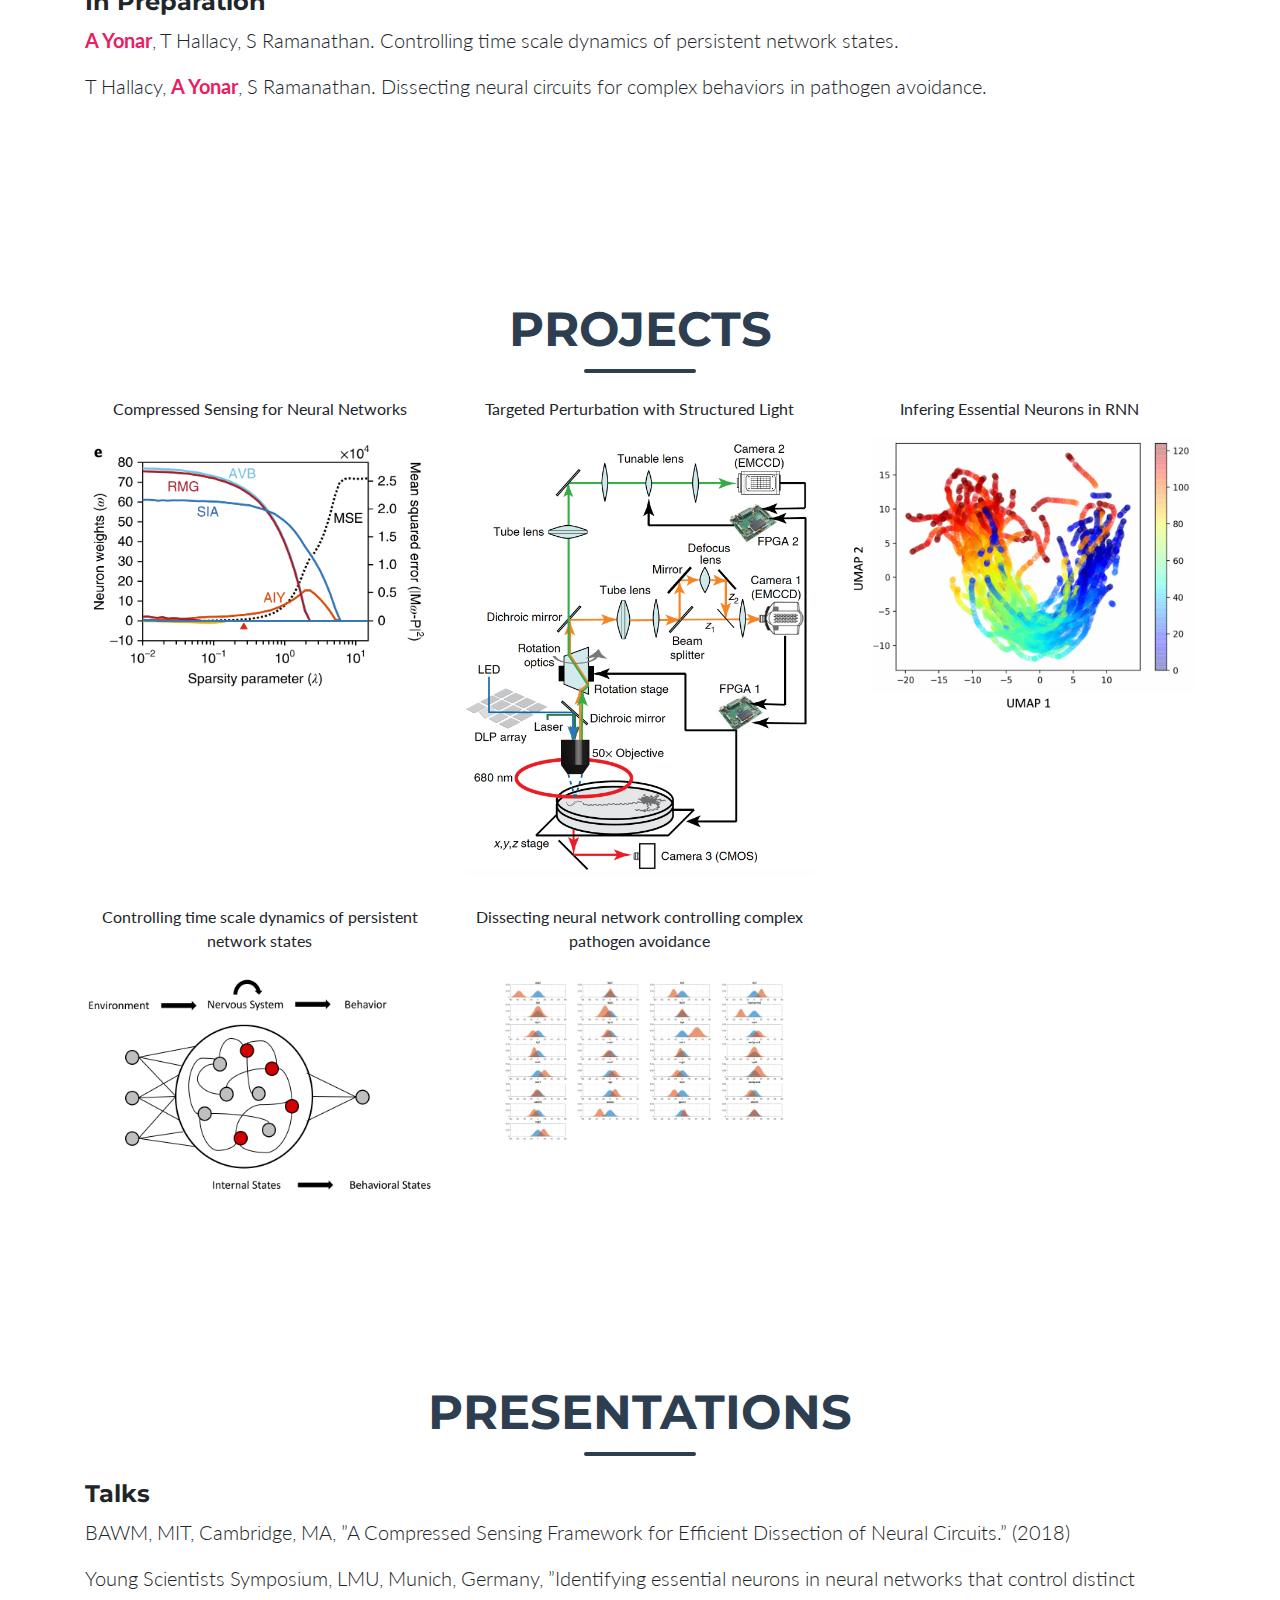
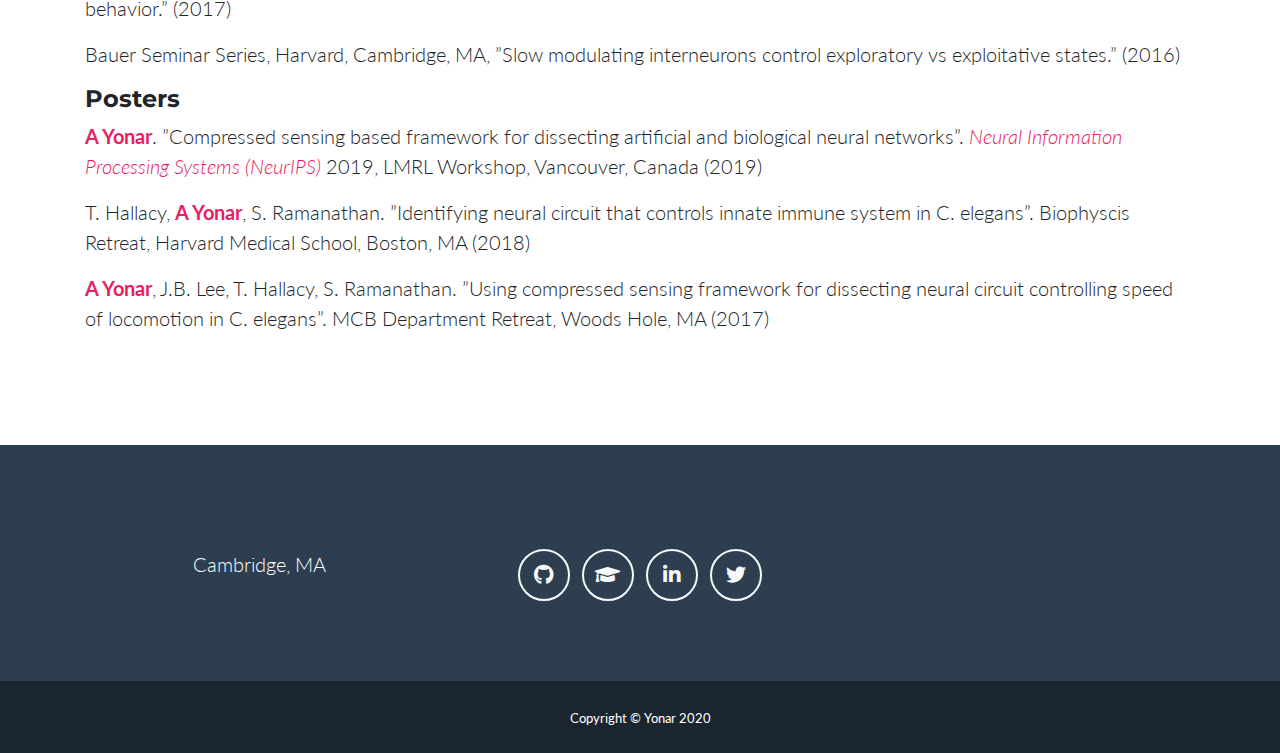
==== commit a31834d2: "-cv" ====
--- a/index.html
+++ b/index.html
@@ -80,9 +80,9 @@
           <a class="btn btn-outline-light btn-social mx-1" href="https://scholar.google.com/citations?user=D37khJ8AAAAJ">
             <i class="fab fa-fw fa fa-graduation-cap"></i>
           </a>
-          <a class="btn btn-outline-light btn-social mx-1" href="http://ayonar.github.io/pdf/AYonar_CV.pdf">
-            <i class="fab fa-fw fa fa-file-text-o"></i>
-          </a>
+          <!-- <a class="btn btn-outline-light btn-social mx-1" href="http://ayonar.github.io/pdf/AYonar_CV.pdf">
+            <i class="fab fa-fw fa-file-text-o"></i>
+          </a> -->
           <a class="btn btn-outline-light btn-social mx-1" href="https://www.linkedin.com/in/abdullah-yonar-096b014b/">
             <i class="fab fa-fw fa-linkedin-in"></i>
           </a>
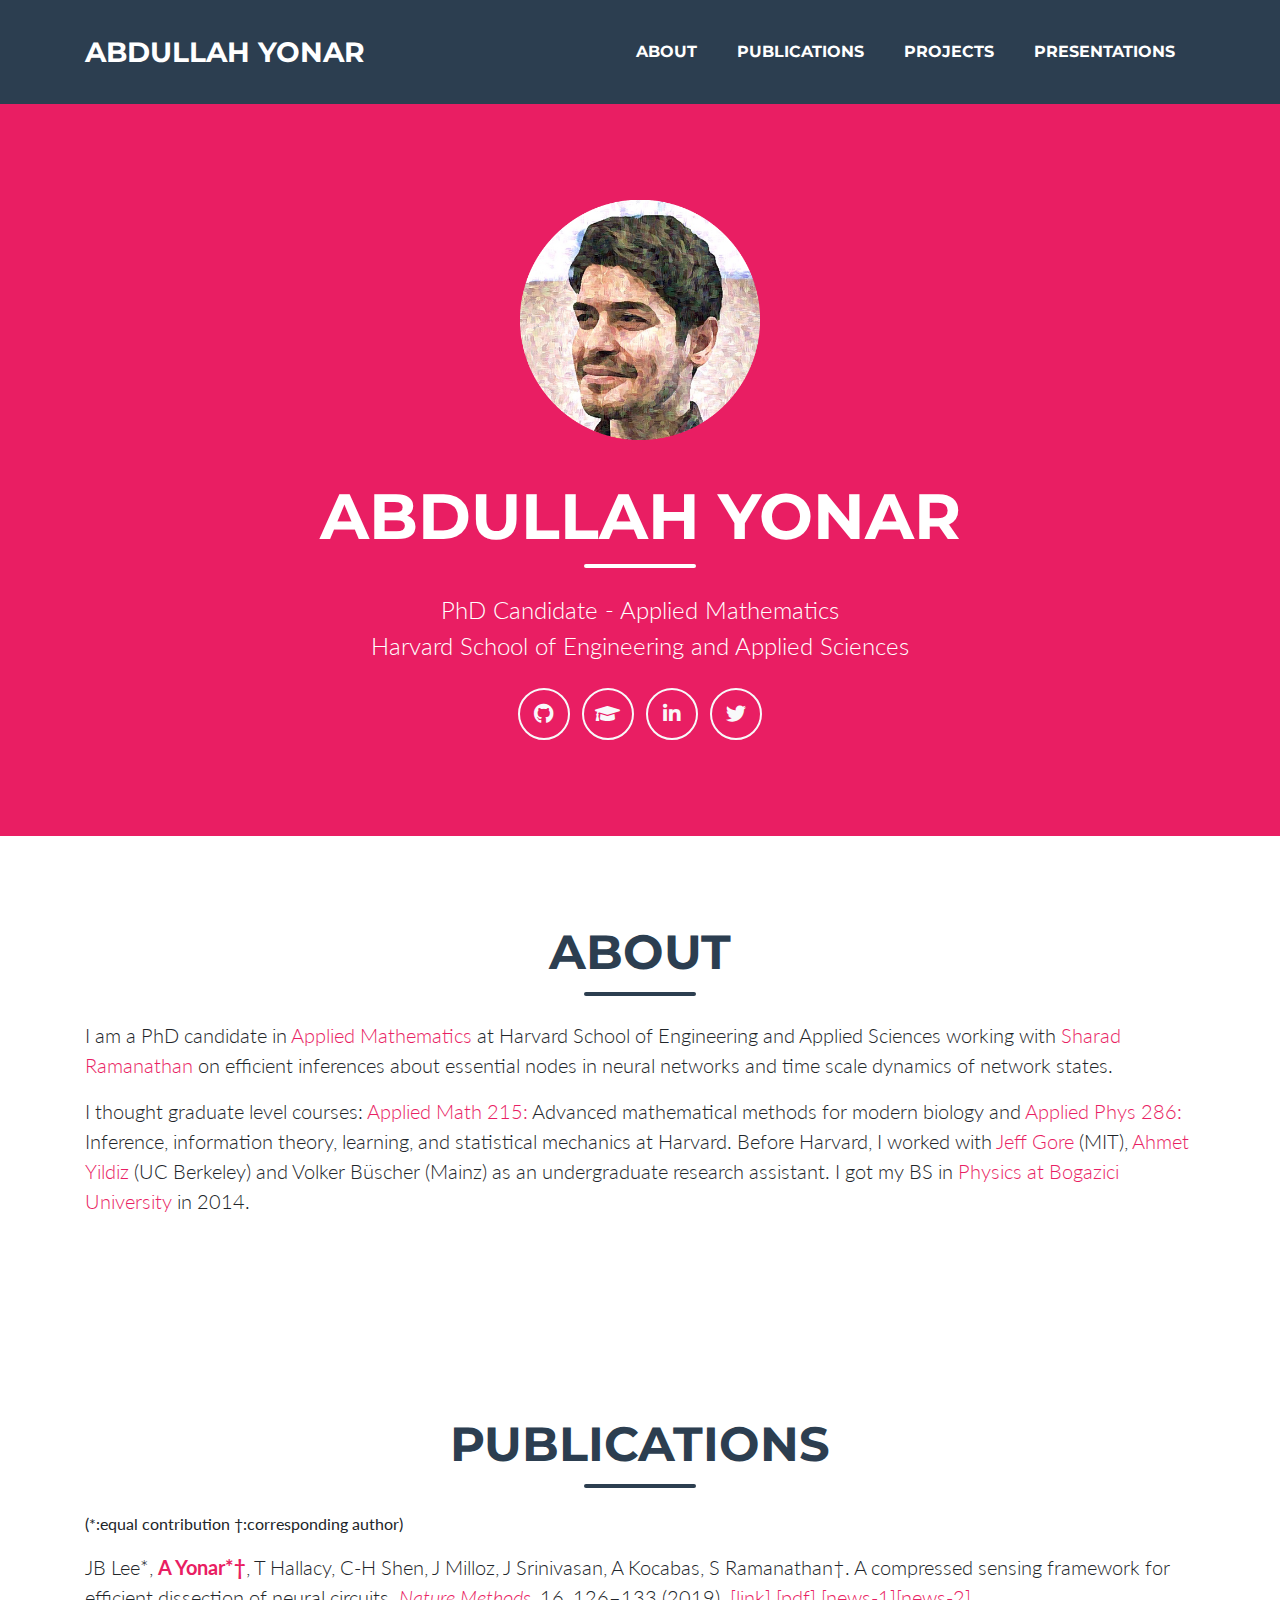
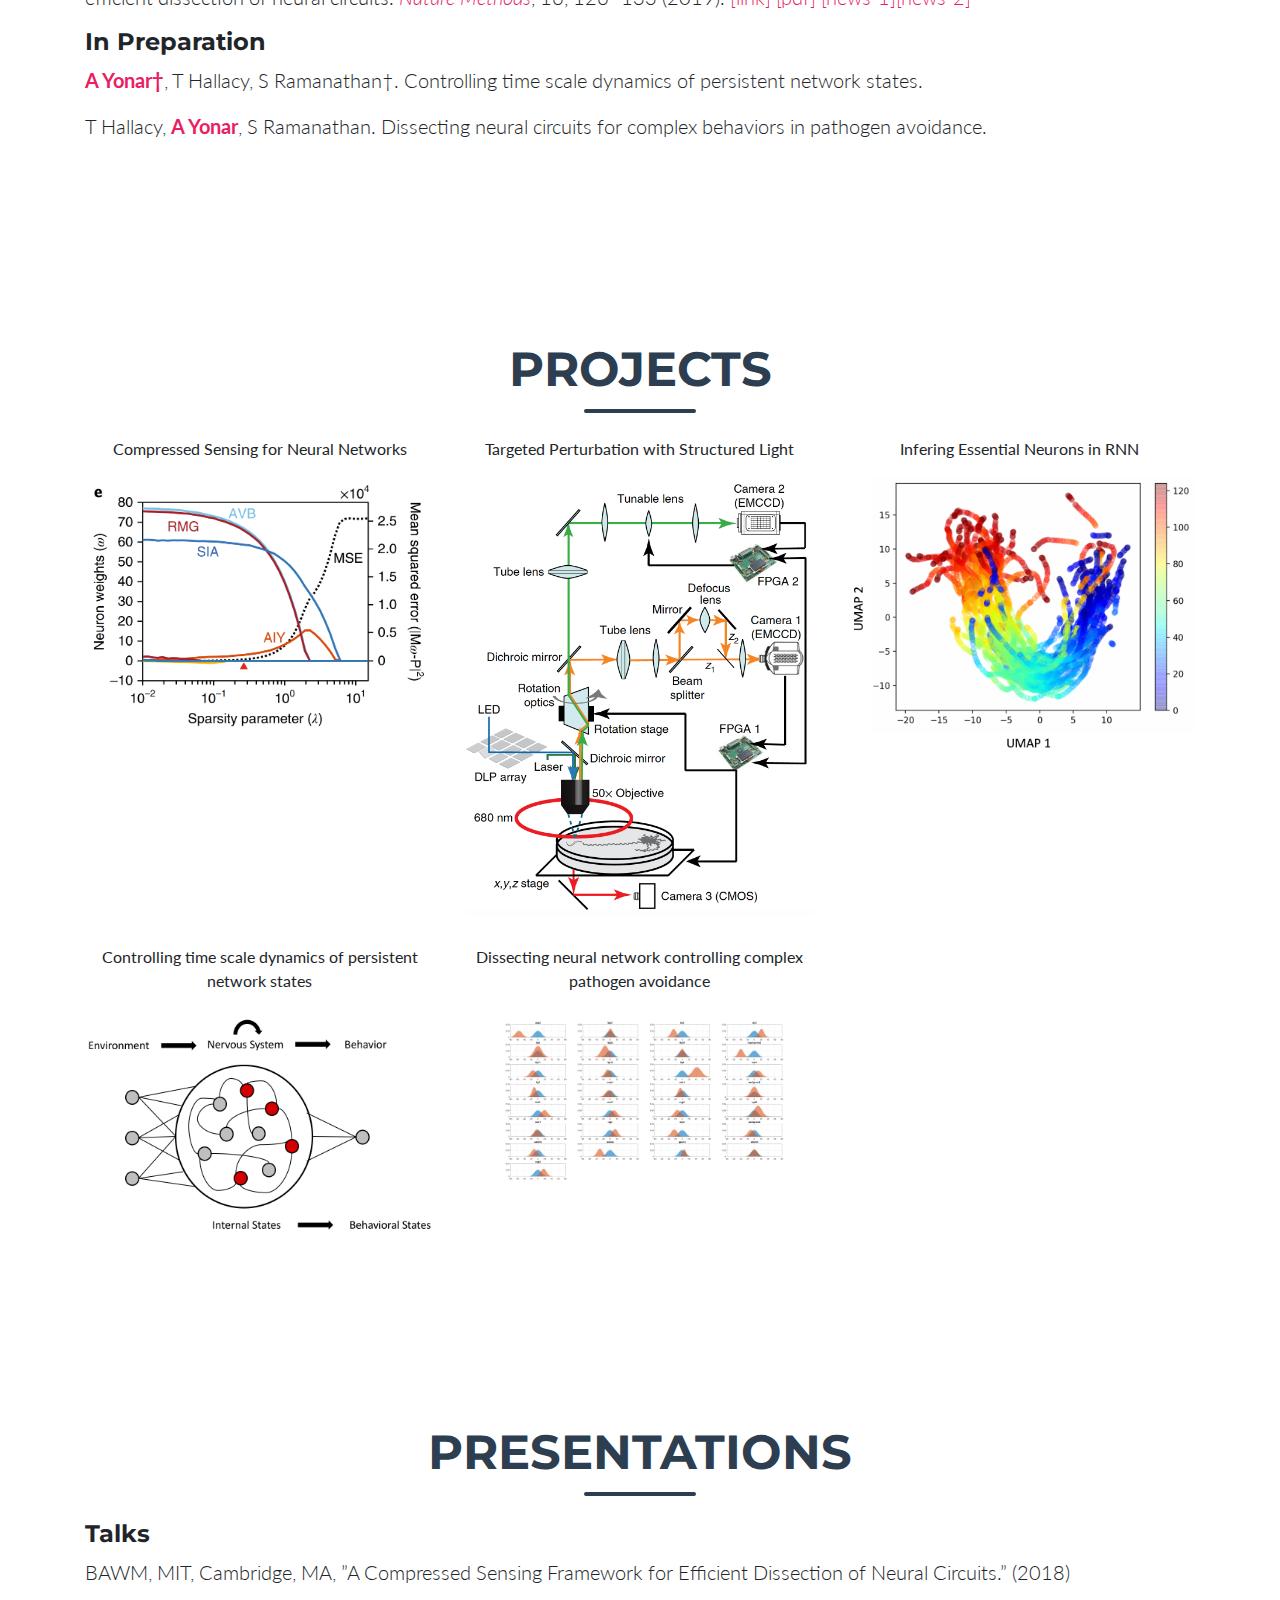
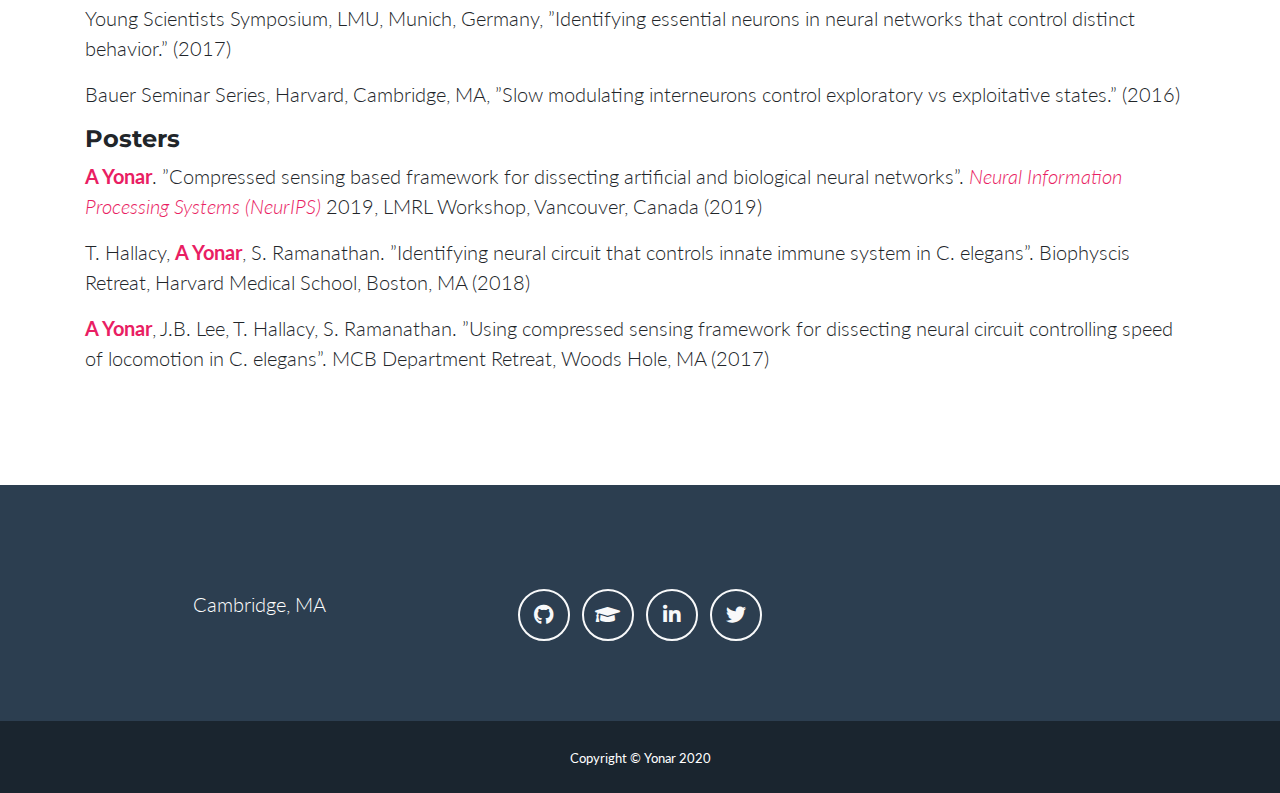
==== commit 296eef7f: "pubs" ====
--- a/index.html
+++ b/index.html
@@ -156,12 +156,13 @@
 
       <div class="row">
         <div class="col-lg-12"> <!--col-lg-8 col-lg-offset-2-->
-          <p class="lead">JB Lee*, <span class="author">A Yonar*</span>, T Hallacy, C-H Shen, J Milloz, J Srinivasan, A Kocabas, S Ramanathan. A compressed sensing framework for efficient dissection of neural circuits. <span class="journal">Nature Methods</span>, 16, 126–133 (2019). (*equal contribution) <a href="https://www.nature.com/articles/s41592-018-0233-6" target="_blank"><i class="fa fa-external-link"></i>[link]</a> <a href="http://ayonar.github.io/pdf/Yonar_Lee_Nature_Methods_2019.pdf" target="_blank"><i class="fa fa-file-pdf-o"></i>[pdf]</a> <a href="https://www.mcb.harvard.edu/research/finding-neuron-haystack-ramanathan-lab/" target="_blank"><i class="fa fa-external-link"></i>[news-1]</a><a href="https://quantbio.harvard.edu/news/finding-neuron-haystack-ramanathan-lab-develops-new-strategy" target="_blank"><i class="fa fa-external-link"></i>[news-2]</a>
+          <p>(*:equal contribution †:corresponding author)</p>
+          <p class="lead">JB Lee*, <span class="author">A Yonar*†</span>, T Hallacy, C-H Shen, J Milloz, J Srinivasan, A Kocabas, S Ramanathan†. A compressed sensing framework for efficient dissection of neural circuits. <span class="journal">Nature Methods</span>, 16, 126–133 (2019). <a href="https://www.nature.com/articles/s41592-018-0233-6" target="_blank"><i class="fa fa-external-link"></i>[link]</a> <a href="http://ayonar.github.io/pdf/Yonar_Lee_Nature_Methods_2019.pdf" target="_blank"><i class="fa fa-file-pdf-o"></i>[pdf]</a> <a href="https://www.mcb.harvard.edu/research/finding-neuron-haystack-ramanathan-lab/" target="_blank"><i class="fa fa-external-link"></i>[news-1]</a><a href="https://quantbio.harvard.edu/news/finding-neuron-haystack-ramanathan-lab-develops-new-strategy" target="_blank"><i class="fa fa-external-link"></i>[news-2]</a>
 
           </p>
 
           <h4>In Preparation</h4>
-          <p class="lead"><span class="author">A Yonar</span>, T Hallacy, S Ramanathan. Controlling time scale dynamics of persistent network states. </p>
+          <p class="lead"><span class="author">A Yonar†</span>, T Hallacy, S Ramanathan†. Controlling time scale dynamics of persistent network states. </p>
 
           <p class="lead">T Hallacy, <span class="author">A Yonar</span>, S Ramanathan. Dissecting neural circuits for complex behaviors in pathogen avoidance.</p>
 
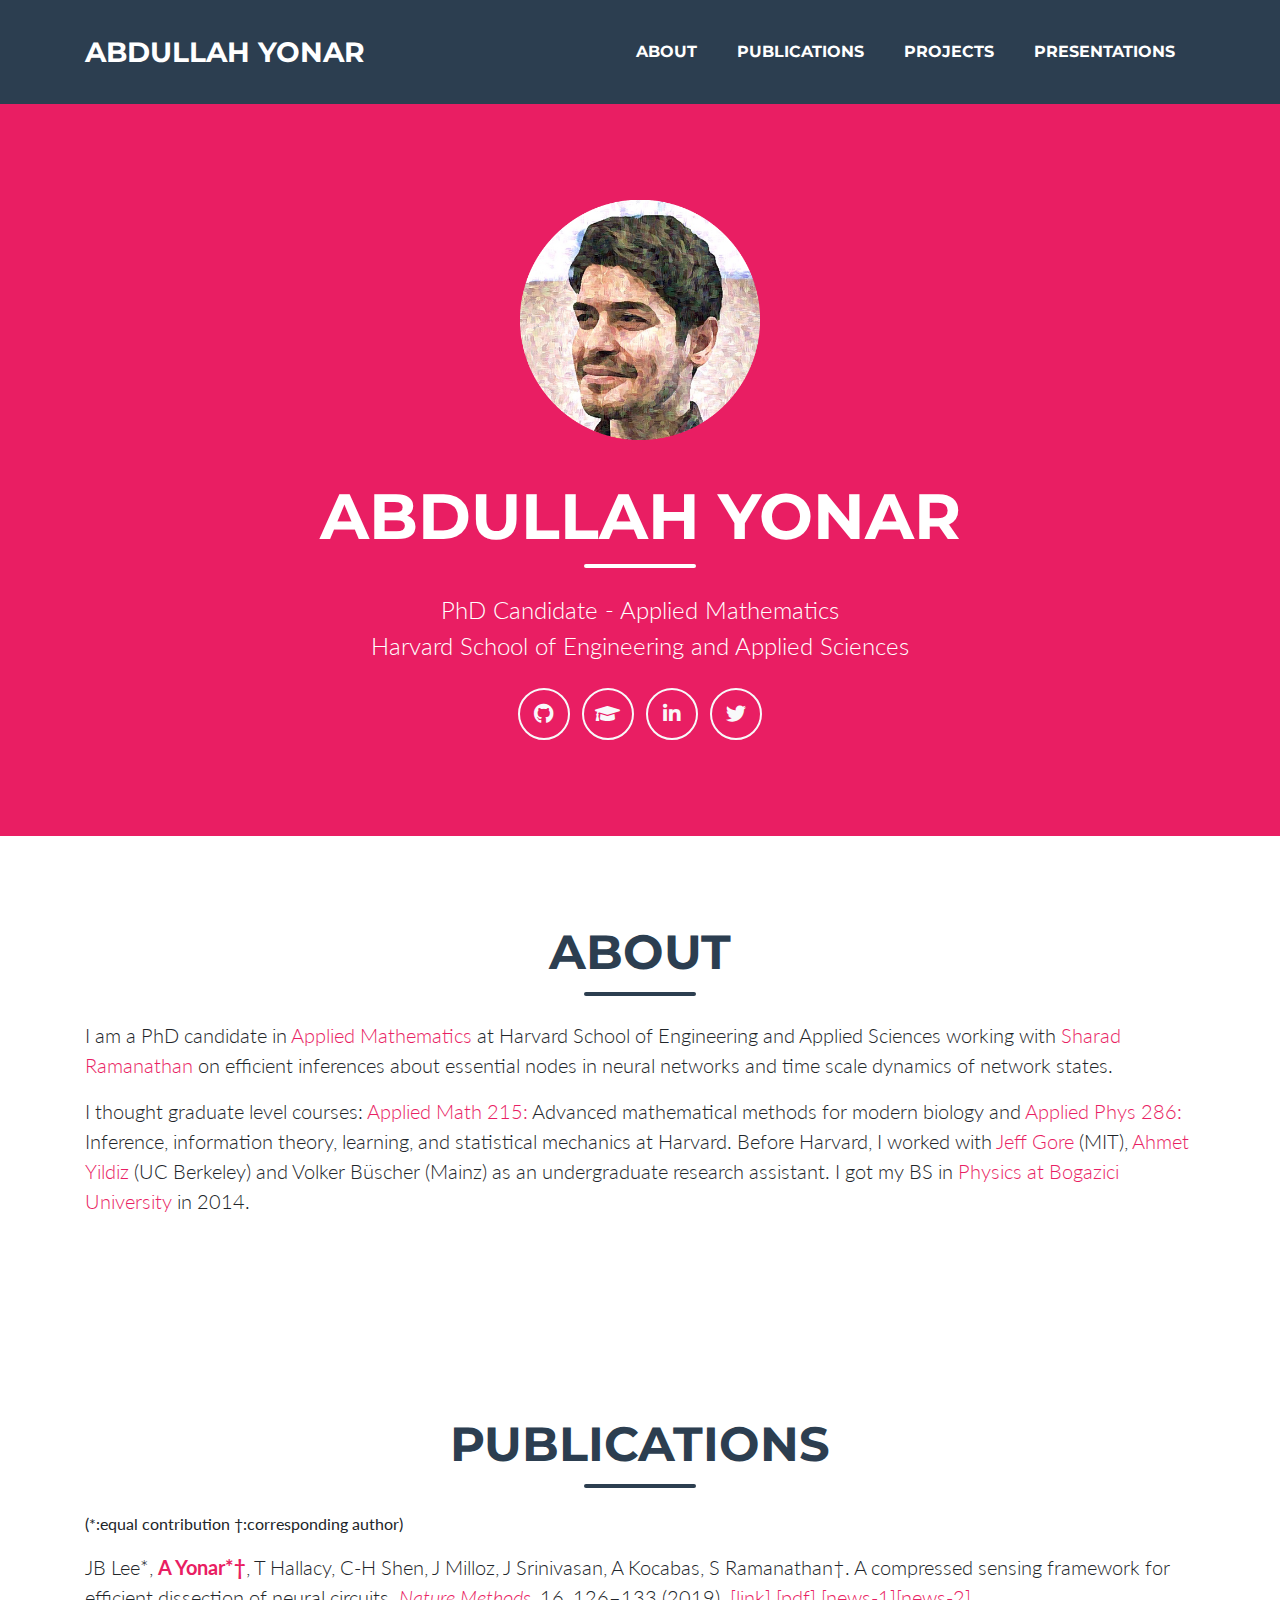
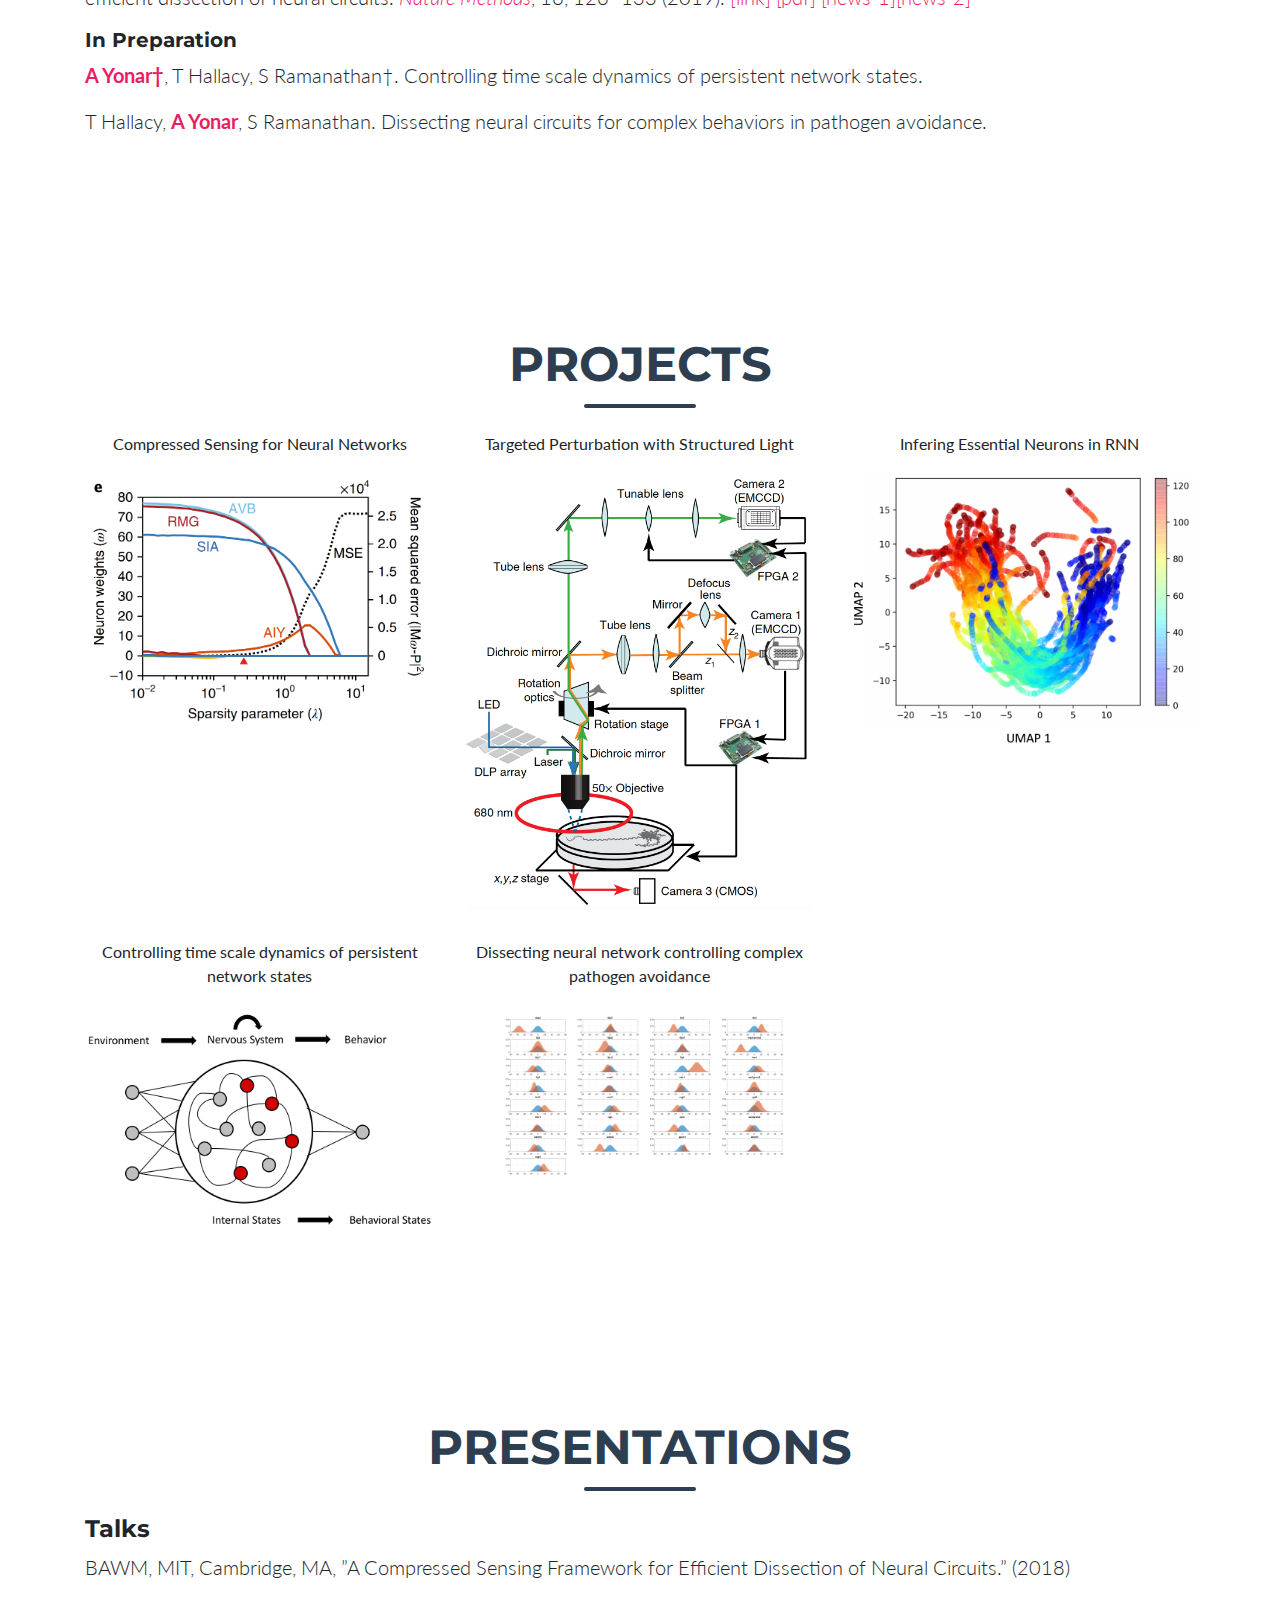
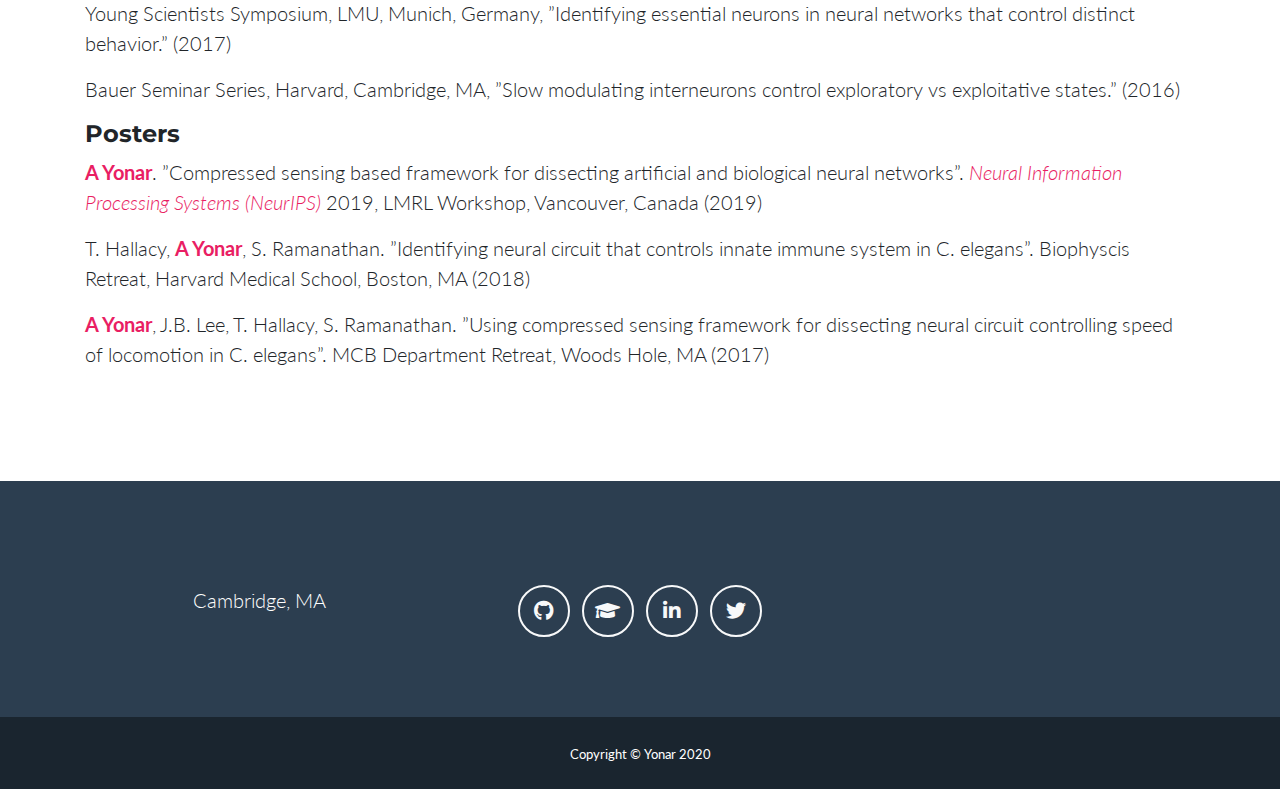
==== commit 47f31228: "pubs" ====
--- a/index.html
+++ b/index.html
@@ -161,7 +161,7 @@
 
           </p>
 
-          <h4>In Preparation</h4>
+          <h5>In Preparation</h5>
           <p class="lead"><span class="author">A Yonar†</span>, T Hallacy, S Ramanathan†. Controlling time scale dynamics of persistent network states. </p>
 
           <p class="lead">T Hallacy, <span class="author">A Yonar</span>, S Ramanathan. Dissecting neural circuits for complex behaviors in pathogen avoidance.</p>
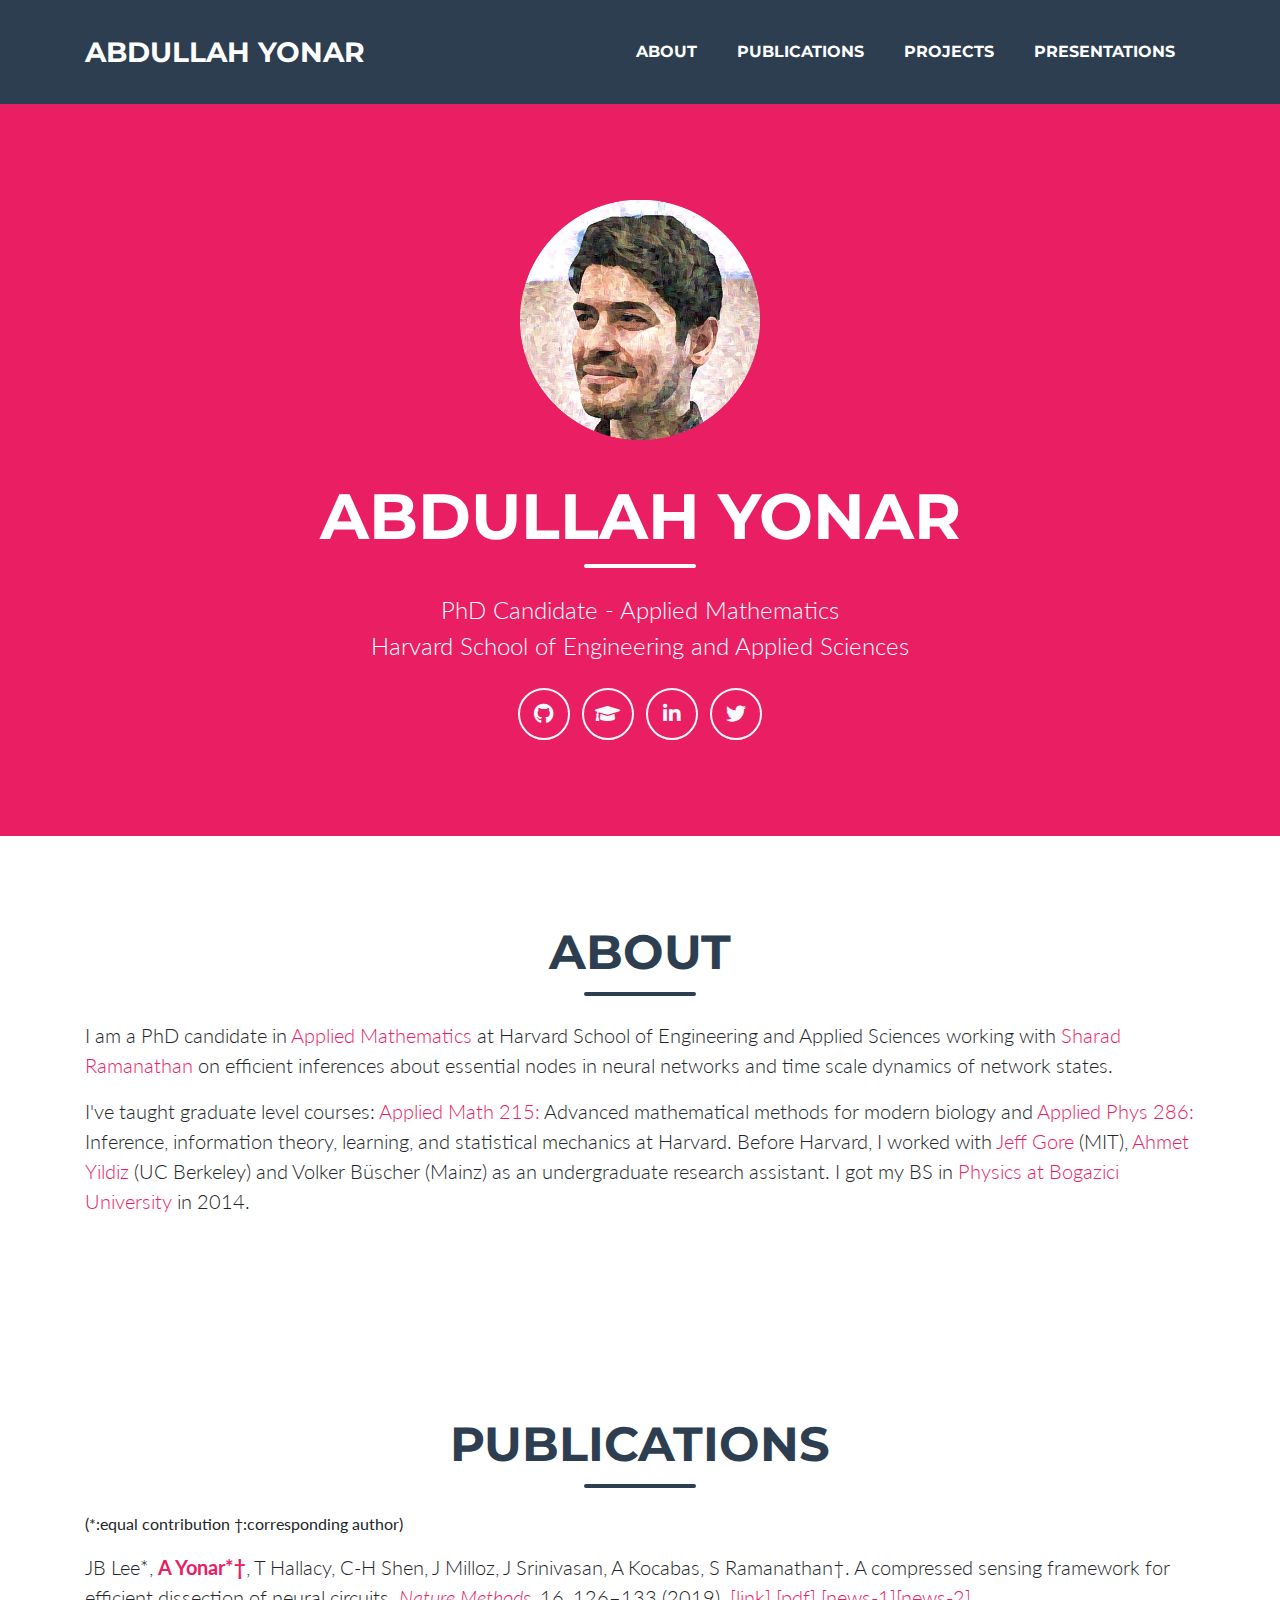
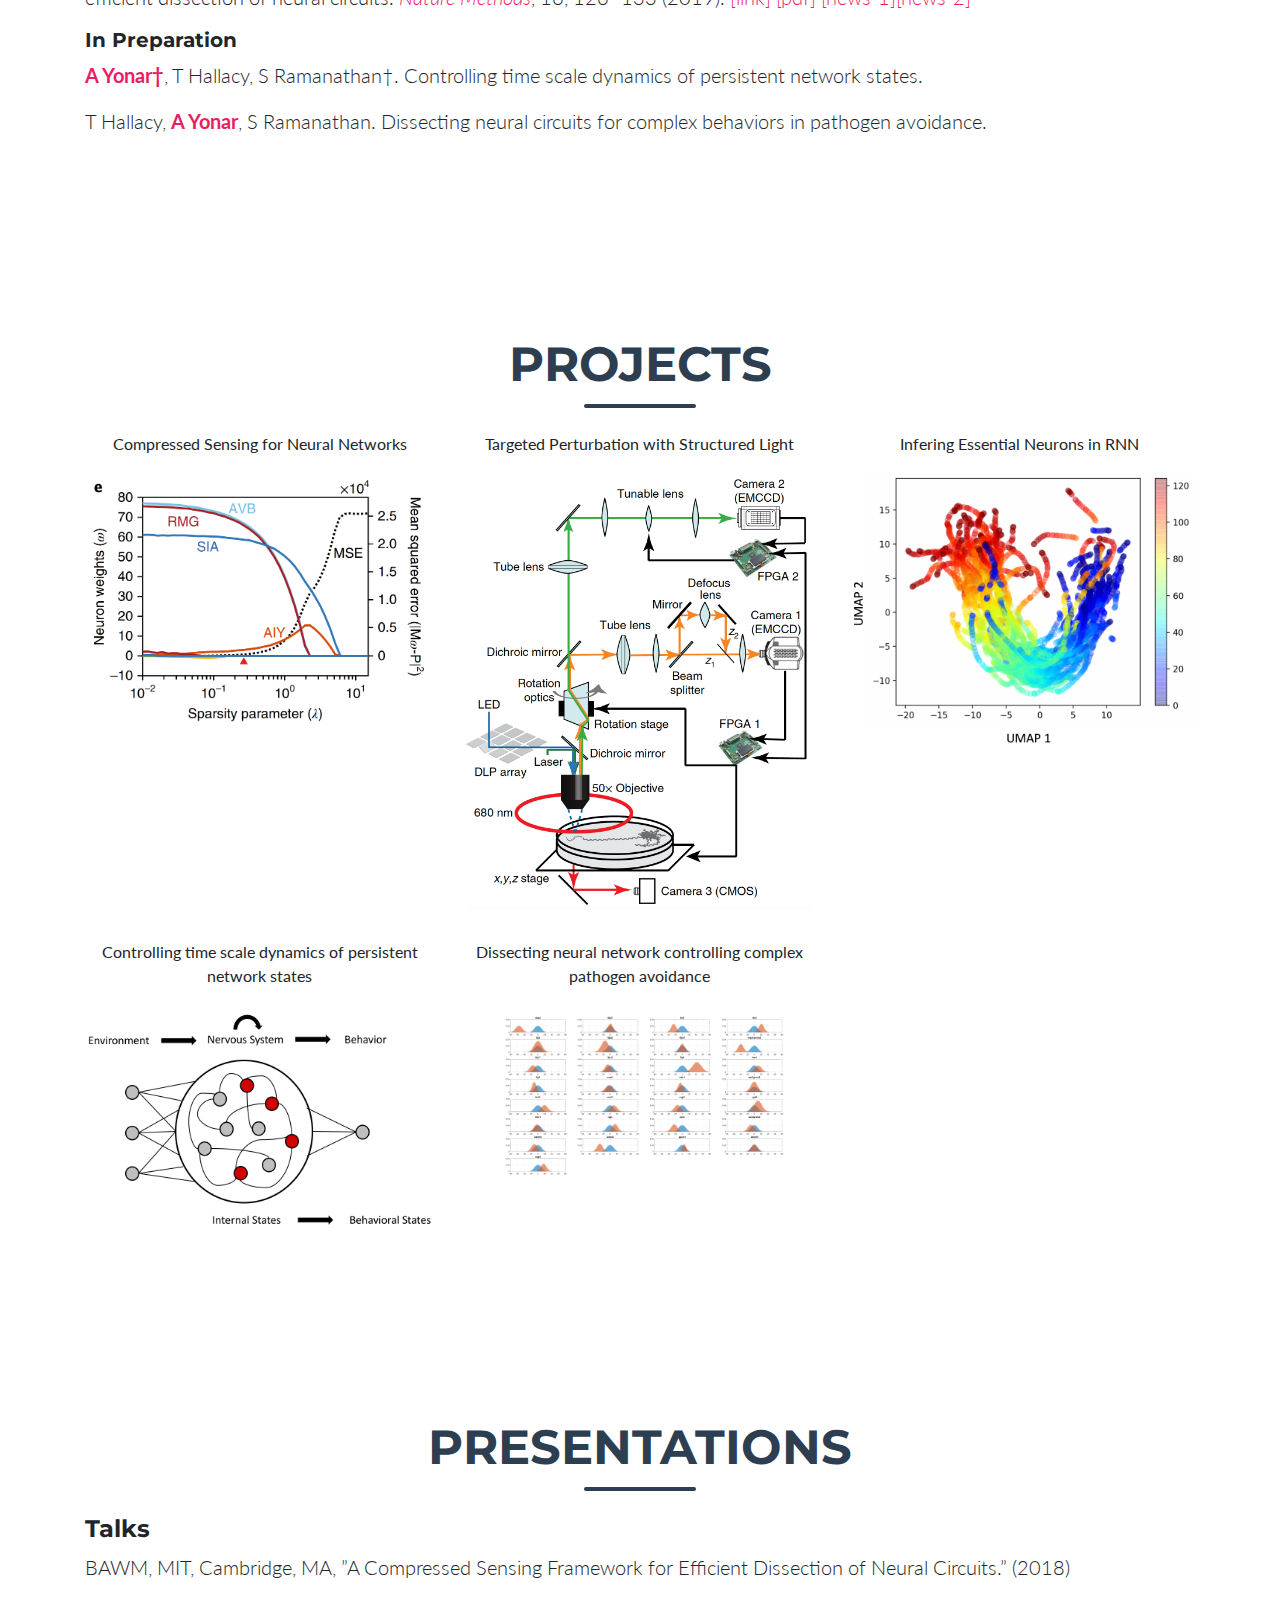
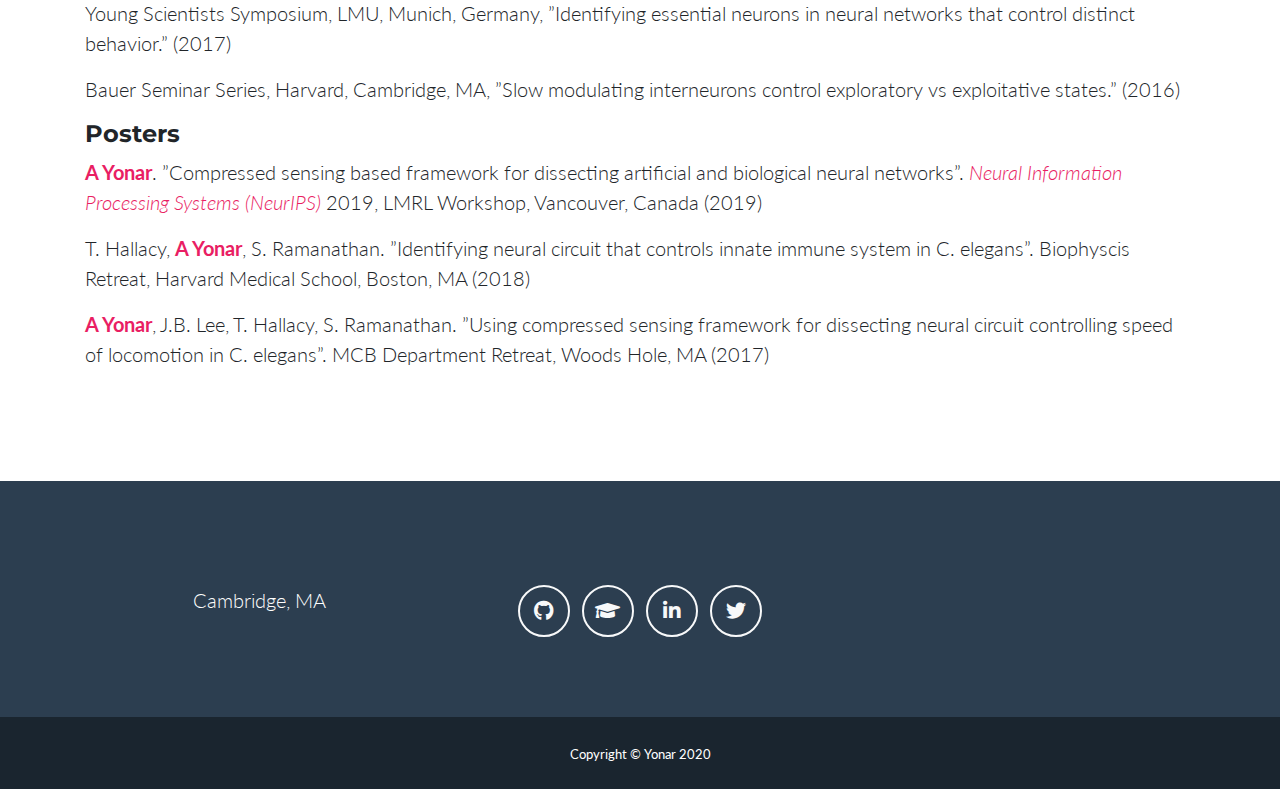
==== commit 8cae5ac3: "index edit" ====
--- a/index.html
+++ b/index.html
@@ -117,7 +117,7 @@
       <div class="row">
         <div class="col-lg-12">
           <p class="lead">
-          I thought graduate level courses: <span class="course">Applied Math 215:</span> Advanced mathematical methods for modern biology and <span class="course">Applied Phys 286:</span> Inference, information theory, learning, and statistical mechanics at Harvard. Before Harvard, I worked with <a href="http://www.gorelab.org/" target="_blank">Jeff Gore</a> (MIT), <a href="https://www.yildizlab.org/" target="_blank">Ahmet Yildiz</a> (UC Berkeley) and Volker Büscher (Mainz) as an undergraduate research assistant. I got my BS in <a href="https://phys.boun.edu.tr/" target="_blank">Physics at Bogazici University</a> in 2014.
+          I've taught graduate level courses: <span class="course">Applied Math 215:</span> Advanced mathematical methods for modern biology and <span class="course">Applied Phys 286:</span> Inference, information theory, learning, and statistical mechanics at Harvard. Before Harvard, I worked with <a href="http://www.gorelab.org/" target="_blank">Jeff Gore</a> (MIT), <a href="https://www.yildizlab.org/" target="_blank">Ahmet Yildiz</a> (UC Berkeley) and Volker Büscher (Mainz) as an undergraduate research assistant. I got my BS in <a href="https://phys.boun.edu.tr/" target="_blank">Physics at Bogazici University</a> in 2014.
         </div>
       </div>
 
